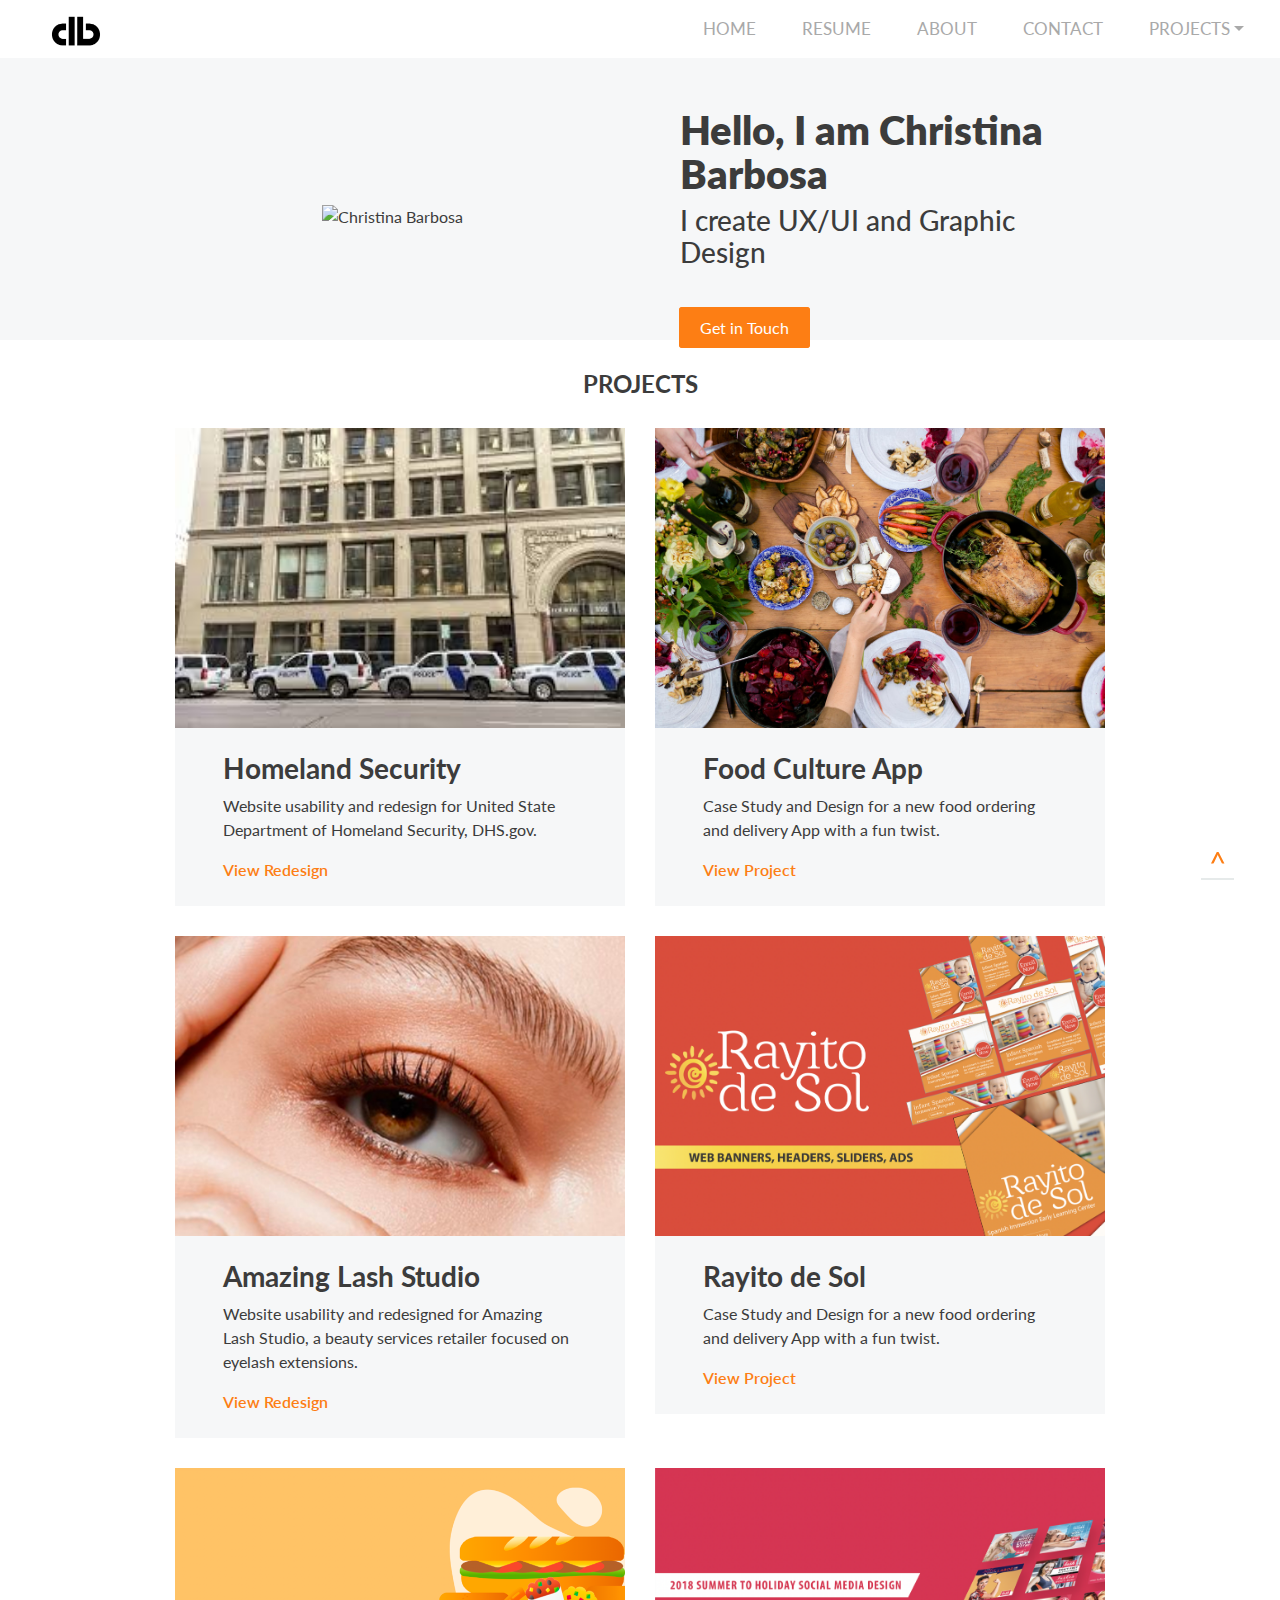
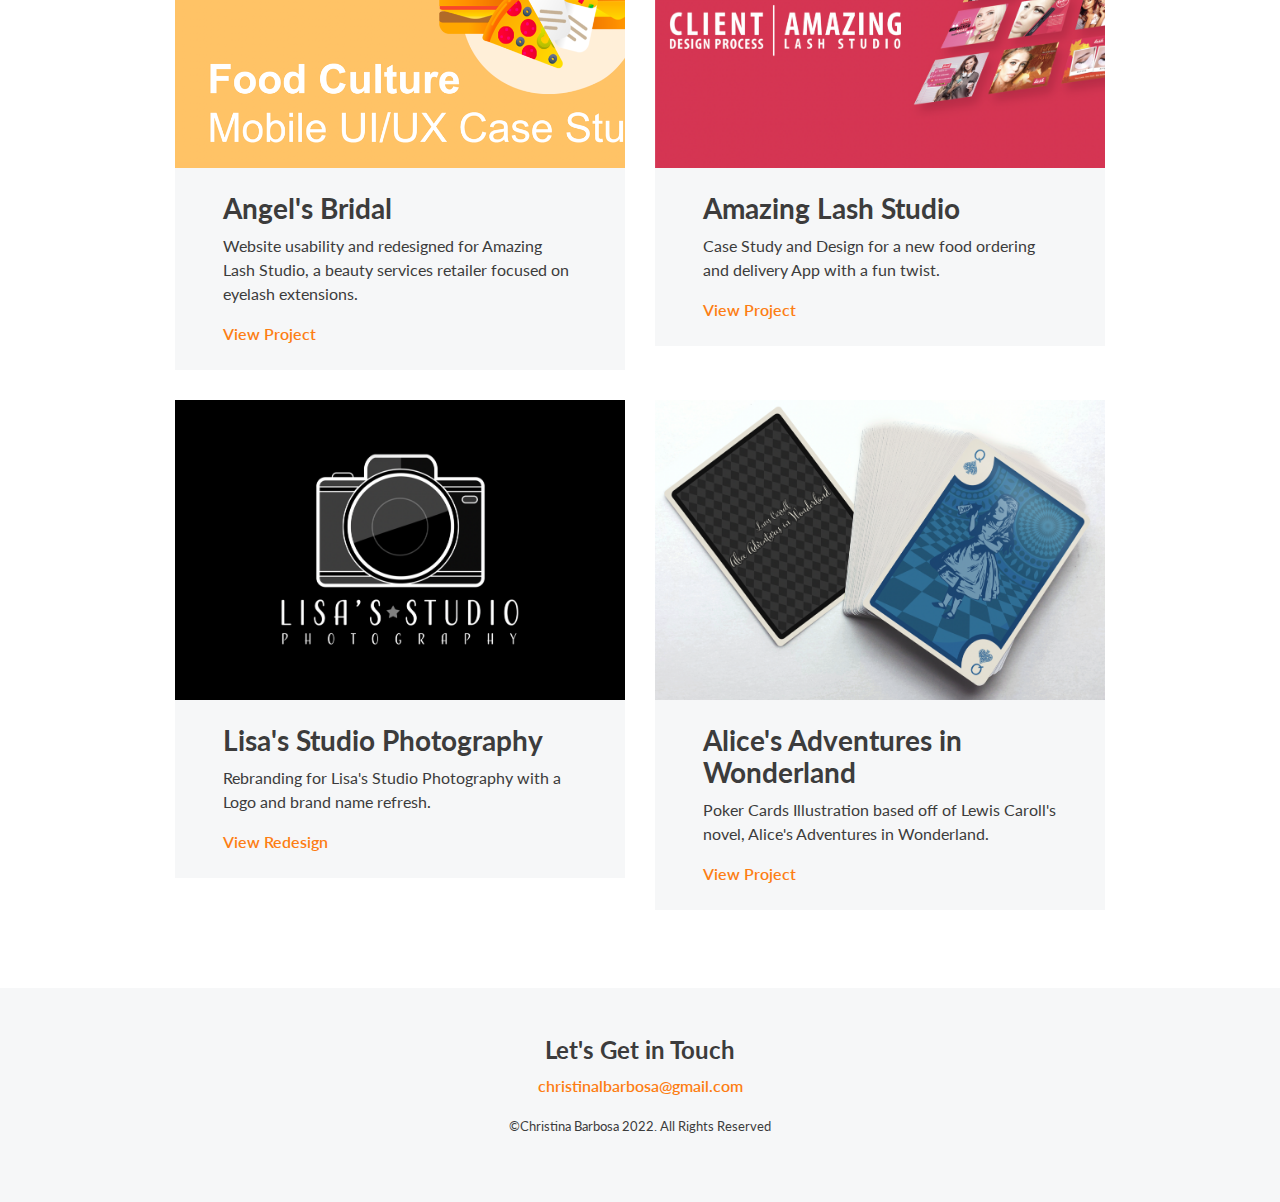
==== index.html @ 670fcc03 "Add files via upload" ====
<!DOCTYPE html>
<html lang="en">
  <head>
    <meta charset="UTF-8">
    <meta http-equiv="X-UA-Compatible" content="IE=edge">
    <meta name="viewport" content="width=device-width, initial-scale=1">
    <title>Christina Barbosa</title>
	  
<!-- Bootstrap -->
    <link href="css/bootstrap-4.4.1.css" rel="stylesheet">
    <link rel="stylesheet" type="text/css" href="css/index.css">
    <link href="https://fonts.googleapis.com/css2?family=Lato:wght@400;600;800&amp;display=swap" rel="stylesheet">
    <link rel="stylesheet" href="css/bootstrap-icons.css">

<!--Favicon-->
<link rel="icon" href="img/Logo.png">
	  
</head>

    <style>
        
        /* Image Columns */

        .col1 {
            background-image: url(img/bg1.jpeg); 
			background-position: center;
            background-repeat:no-repeat;
            background-size: cover;
           -webkit-background-size: cover;
           -moz-background-size: cover;
           -o-background-size: cover;
        }
        .col2 {
            background-image: url(img/bg2.jpeg);
			background-position: center;
            background-repeat:no-repeat;
            background-size: cover;
           -webkit-background-size: cover;
           -moz-background-size: cover;
           -o-background-size: cover;
        }
        .col3 {
            background-image: url(img/bg3.jpeg);
			background-position: center;
            background-repeat:no-repeat;
            background-size: cover;
           -webkit-background-size: cover;
           -moz-background-size: cover;
           -o-background-size: cover;
        }
		.col4 {
            background-image: url(img/bg1.png);
			background-position: left;
            background-repeat:no-repeat;
            background-size: cover;
           -webkit-background-size: cover;
           -moz-background-size: cover;
           -o-background-size: cover;
        }
		.col5 {
            background-image: url(img/bg2.png);
			background-position: left;
            background-repeat:no-repeat;
            background-size: cover;
           -webkit-background-size: cover;
           -moz-background-size: cover;
           -o-background-size: cover;
        }
		.col6 {
            background-image: url(img/bg3.png);
			background-position: left;
            background-repeat:no-repeat;
            background-size: cover;
           -webkit-background-size: cover;
           -moz-background-size: cover;
           -o-background-size: cover;
        }	
		.col7 {
            background-image: url(img/bg4.png);
			background-position: center;
            background-repeat:no-repeat;
            background-size: cover;
           -webkit-background-size: cover;
           -moz-background-size: cover;
           -o-background-size: cover;
        }
		.col8 {
            background-image: url(img/bg5.png);
			background-position: center;
            background-repeat:no-repeat;
            background-size: cover;
           -webkit-background-size: cover;
           -moz-background-size: cover;
           -o-background-size: cover;
        }			
        
        /* Image To Text On Hover */
        
        .hovtxt {
            background:#00000080;
            opacity:0;
            transition-duration:.5s;
            transition-timing-function: ease-in-out;
            height:300px;
        }
        
         .hovtxt:hover {
            opacity:1;
        }
    
    </style>

	
<!-- Responsive Navbar -->
<header class="sticky-top bkg-light-grey">

<nav class="navbar navbar-expand-lg col-xl-12 navbar-light bg-light" id="main-bar">

  <!--Logo-->
  <div class="order-0 order-md-1 position-absolute main-logo">
  <a class="mx-auto" href="index.html">
  <img src="img/Logo.png" class="nav-brand" alt="logo" height="30px" width="50px">
  </a>
  </div>
  <!--End of Logo-->
	
    <div class="d-flex flex-grow-1">

        <span class="w-100 d-lg-none d-block"><!-- hidden spacer to center brand on mobile --></span>

        <div class="w-100 text-right">

            <button class="navbar-toggler" type="button" data-toggle="collapse" data-target="#navbarSupportedContent" aria-controls="navbarSupportedContent" aria-expanded="false" aria-label="Toggle navigation">

                <span class="navbar-toggler-icon"></span>

            </button>

        </div>

    </div>

    <div class="collapse navbar-collapse flex-grow-1 text-right text-black" id="navbarSupportedContent">
        <ul class="navbar-nav ml-auto flex-nowrap">
      <li class="nav-item">
        <a class="nav-link text-uppercase" href="index.html">Home</a>
      </li>

<li class="nav-item dropdown">
<a class="nav-link text-uppercase" target="blank" href="img/ChristinaBarbosa_Resume_2022.pdf" id="navbarDropdown" role="button" aria-haspopup="true" aria-expanded="false">Resume</a>
</li>
			
<li class="nav-item dropdown">
<a class="nav-link text-uppercase" href="about.html" id="navbarDropdown" role="button" aria-haspopup="true" aria-expanded="false">About</a>
</li> 
		
<li class="nav-item dropdown">
<a class="nav-link text-uppercase" href="mailto:christinalbarbosa@gmail.com" id="navbarDropdown" role="button" aria-haspopup="true" aria-expanded="false">Contact</a>
</li> 			
			
<li class="nav-item dropdown">
<a class="nav-link dropdown-toggle text-uppercase" href="#" id="navbarDropdown" role="button" data-toggle="dropdown" aria-haspopup="true" aria-expanded="false">Projects</a>
            <div class="dropdown-menu" aria-labelledby="navbarDropdown">
              <div class="container col-xl-12">
                <div class="row col-xl-12">
                  <div class="col-md-4 col-xl-3">
                    <span class="text-uppercase text-black">UX/UI Design</span>
                    <ul class="nav flex-column">
                      <li class="nav-item">
                        <a class="nav-link" href="#">Homeland Security</a>
                      </li>
                      <li class="nav-item">
                        <a class="nav-link" href="#">Food Culture</a>
                      </li>
                      <li class="nav-item">
                        <a class="nav-link" href="#">Amazing Lash Studio</a>
                      </li>
                    </ul>
                  </div>
                  <!-- /.col-md-4  -->
                  <div class="col-md-4 offset-xl-0 col-xl-3">
                    <span class="text-uppercase text-black">Graphic Design</span>
                    <ul class="nav flex-column">
                      <li class="nav-item">
                        <a class="nav-link" href="#">Rayito De Sol</a>
                      </li>
                      <li class="nav-item">
                        <a class="nav-link" href="#">Angel's Bridal</a>
                      </li>
                      <li class="nav-item">
                        <a class="nav-link" href="#">Amazing Lash Studio</a>
                      </li>
                    </ul>
                  </div>
                  <!-- /.col-md-4  -->
                </div>
              </div>
              <!--  /.container  -->
            </div>
          </li>	
    </ul>
    </div>
	
</nav>

</header>
<!-- End of Header-->
<body>
<!--Banner-->		
	<div class="row d-flex align-items-center justify-content-center bkg-light-grey">
	<div class="container my-0 py-0 px-0" style="width: 100%">
        <div class="row d-flex align-items-center">
            <div class="col-12 order-2 col-lg-6 order-lg-1 order-xl-1 py-0 px-0">
                <p class="text-center"><img class="img-fluid" src="img/IMG_9971.png" alt="Christina Barbosa" width="90%"></p>
            </div>
            <div class="col-12 order-1 col-lg-6 order-lg-2 order-xl-2 px-4">
 <h1 class="ml-3 mr-1 mb-2 mobile-headline"><span class="d-none d-sm-inline"> Hello, I am Christina Barbosa</span></h1>
 <h2 class="ml-3 mr-1 mb-5 mobile-subhead">I create UX/UI and Graphic Design</h2>
<div class="col-12 d-inline">
  <a class="btn-primary" href="mailto:christinalbarbosa@gmail.com" target="blank">Get in Touch</a>
</div>
          </div>
        </div>
</div>
</div>	
	
<!--Text-->	
<div class="row text-center">
  <div class="col-12">
    <h3 class="font-weight-bold text-uppercase" style="padding-bottom:20px; padding-top:30px;">Projects</h3>
  </div>
</div>	
	
<!--Card Hover-->	
<div class="container">
    <div class="row">
        <div class="col-xs-12 col-sm-12 col-md-4 col-lg-6" style="padding-bottom:30px;">
          <div class="col1 p-0 my-0 ml-6">
                <div class="hovtxt p-5 text-center text-light">
					<a href="casestudy2.html" class="link-content-wrapper text-white">
					<br>
					<br>	
				    <h4><em>2022</em></h4>
                    <h2>Homeland Security Redesign</h2></a>                
              </div>
				</div>
                 <div class="py-4 px-5 bkg-light-grey">
                 <h2 class="font-weight-bold">Homeland Security</h2>
				 <p>Website usability and redesign for United State Department of Homeland Security, DHS.gov.</p>
				 <a href="casestudy2.html" class="link-primary">View Redesign</a>
            </div>            
        </div>
		
        <div class="col-xs-12 col-sm-12 col-md-4 col-lg-6" style="padding-bottom:30px;">
            <div class="col2 p-0 m-0 my-0 mr-6">
                <div class="hovtxt p-5 text-center text-light">
                    <a href="casestudy.html" class="link-content-wrapper text-white">
					<br>
					<br>	
					<h4><em>2022</em></h4>
					<h2>Food Culture Case Study</h2></a>                
                </div>
				</div>
				<div class="py-4 px-5 bkg-light-grey">
                <h2 class="font-weight-bold">Food Culture App</h2>
                <p>Case Study and Design for a new food ordering and delivery  App with a fun twist.</p>
				<a href="casestudy.html" class="link-primary">View Project</a>
            </div>            
        </div>
<!--Row Two-->		
      <div class="col-xs-12 col-sm-12 col-md-4 col-lg-6" style="padding-bottom:30px;">
            <div class="col3 p-0 m-0 my-0 ml-6">
                <div class="hovtxt p-5 text-center text-light">
                    <a href="casestudy3.html" class="link-content-wrapper text-white">
					<br>
					<br>	
					<h4><em>2022</em></h4>
					<h2>Amazing Lash Studio Redesign</h2>
                    </a>                
                </div>
				</div>
				<div class="py-4 px-5 bkg-light-grey">
                <h2 class="font-weight-bold">Amazing Lash Studio</h2>
                <p>Website usability and redesigned  for Amazing Lash Studio, a beauty services retailer focused on eyelash extensions.</p>
				<a href="casestudy.html" class="link-primary">View Redesign</a>
            </div>            
        </div>
		
      <div class="col-xs-12 col-sm-12 col-md-4 col-lg-6" style="padding-bottom:30px;">
            <div class="col4 p-0 m-0 my-0 mr-6">
                <div class="hovtxt p-5 text-center text-light">
                    <a href="casestudy4.html" class="link-content-wrapper text-white">
					<br>
					<br>	
					<h4><em>2019</em></h4>
					<h2>Rayito de Sol</h2>
                    </a>                
                </div>
				</div>
				<div class="py-4 px-5 bkg-light-grey">
                <h2 class="font-weight-bold">Rayito de Sol&nbsp;</h2>
                <p>Case Study and Design for a new food ordering and delivery  App with a fun twist.</p>
				<a href="casestudy.html" class="link-primary">View Project</a>
            </div>            
        </div>
<!--Row Three-->		
      <div class="col-xs-12 col-sm-12 col-md-4 col-lg-6" style="padding-bottom:30px;">
        <div class="col5 p-0 m-0 my-0 ml-6">
                <div class="hovtxt p-5 text-center text-light">
                    <a href="casestudy3.html" class="link-content-wrapper text-white">
					<br>
					<br>	
					<h4><em>2019</em></h4>
					<h2>Angel's Bridal</h2>
                    </a>                
            </div>
				</div>
				<div class="py-4 px-5 bkg-light-grey">
                <h2 class="font-weight-bold">Angel's Bridal</h2>
                <p>Website usability and redesigned  for Amazing Lash Studio, a beauty services retailer focused on eyelash extensions.</p>
				<a href="casestudy.html" class="link-primary">View Project</a>
        </div>            
      </div>
		
      <div class="col-xs-12 col-sm-12 col-md-4 col-lg-6" style="padding-bottom:30px;">
        <div class="col6 p-0 m-0 my-0 mr-6">
                <div class="hovtxt p-5 text-center text-light">
                    <a href="casestudy4.html" class="link-content-wrapper text-white">
					<br>
					<br>	
					<h4><em>2018</em></h4>
					<h2>Amazing Lash Studio</h2>
                    </a>                
            </div>
				</div>
				<div class="py-4 px-5 bkg-light-grey">
                <h2 class="font-weight-bold">Amazing Lash Studio</h2>
                <p>Case Study and Design for a new food ordering and delivery  App with a fun twist.</p>
				<a href="casestudy.html" class="link-primary">View Project</a>
        </div>            
      </div>
<!--Row Four-->		
      <div class="col-xs-12 col-sm-12 col-md-4 col-lg-6" style="padding-bottom:30px;">
            <div class="col7 p-0 m-0 my-0 ml-6">
                <div class="hovtxt p-5 text-center text-light">
                    <a href="casestudy3.html" class="link-content-wrapper text-white">
					<br>
					<br>	
					<h4><em>2018</em></h4>
					<h2>Lisa's Studio Rebranding</h2>
                    </a>                
                </div>
		</div>
				<div class="py-4 px-5 bkg-light-grey">
                <h2 class="font-weight-bold">Lisa's Studio Photography</h2>
                <p>Rebranding for Lisa's Studio Photography with a Logo and brand name refresh.</p>
				<a href="casestudy.html" class="link-primary">View Redesign</a>
        </div>            
      </div>
		
      <div class="col-xs-12 col-sm-12 col-md-4 col-lg-6" style="padding-bottom:30px;">
            <div class="col8 p-0 m-0 my-0 mr-6">
                <div class="hovtxt p-5 text-center text-light">
                    <a href="casestudy4.html" class="link-content-wrapper text-white">
					<br>
					<br>	
					<h4><em>2018</em></h4>
					<h2>Alice Adventures in Wonderland</h2>
                    </a>                
                </div>
		</div>
				<div class="py-4 px-5 bkg-light-grey">
                <h2 class="font-weight-bold">Alice's Adventures in Wonderland</h2>
                <p>Poker Cards Illustration based off of Lewis Caroll's novel, Alice's Adventures in Wonderland.</p>
				<a href="casestudy.html" class="link-primary">View Project</a>
        </div>            
      </div>			
<!--Row End-->		
  </div>
</div>    	
	

 <!--Connect-->
    <div class="container-fluid">
        <div class="row bkg-light-grey text-center py-5 my-5">
            <div class="col-12">
              <h3 class="font-weight-bold">Let's Get in Touch</h3>
              <p> <a class="link-primary" target="blank" href="mailto:christinalbarbosa@gmail.com">christinalbarbosa@gmail.com</a> </p>
              <p class="small">©Christina Barbosa 2022. All Rights Reserved</p>
          </div>
        </div>
        <!--Back to Top-->
        <div class="row fixed-bottom my-3">
            <div class="col-1 offset-10 offset-sm-11 offset-md-11 offset-lg-11 offset-xl-11">
                <a href="#top" class="scroll text-right" title="Click arrow to return on the top page">
                    <p class="scroll-arrow text-center mb-1 py-1 px-2">^</p>
                </a>
            </div>
        </div>
    </div>
	
    <!-- jQuery (necessary for Bootstrap's JavaScript plugins) -->
    <script src="js/jquery-3.4.1.min.js"></script>
    <!-- Include all compiled plugins (below), or include individual files as needed -->
    <script src="js/popper.min.js"></script>
    <script src="js/bootstrap-4.4.1.js"></script>
</body>
</html>
---- css/index.css ----
/* Styling for double navbar */
	html,body,header{
	height: 12vh;
	font-family: 'Lato', sans-serif;
    color: #3c3c3c;
    font-weight: 400;
	scroll-behavior: smooth;
	}

@media (max-width: 991px) {
     .container {
      max-width: 98%;
    }
}

@media (min-width: 768px) {
}

.main-logo {
  left: 0%;
  top: 28%;
  margin-left: 4% !important;
}

.nav-link {
	 color: darkgray!important;
	 font-size: 17px;
	 transition: .5s ease-in-out;
}

.navbar-nav li a:hover{
	color: black !important;
}

.fixed-top{
	padding: 20px 0 20px 8px;
}

@media screen  and (max-width:767px){
	.navbar-light{
		background-color: white !important;
	}
}

#main-bar{
	position: absolute;
	width: 100%;
	position: fixed;
	z-index: 1;
	background-color:white !important;
}

#main-bar .nav-item{
	margin-left: 10px;
	font-size: 17px;
}

/* adds some margin below the link sets  */
.navbar .dropdown-menu div[class*="col"] {
   margin-bottom:1rem;
}

.navbar .dropdown-menu {
  border:none;
  background-color:white !important;
}

/* breakpoint and up - mega dropdown styles */
@media screen and (min-width: 1000px) {
  
  /* remove the padding from the navbar so the dropdown hover state is not broken */
.navbar {
  padding-top:0px;
  padding-bottom:0px;
}

/* remove the padding from the nav-item and add some margin to give some breathing room on hovers */
.navbar .nav-item {
  padding:.5rem .5rem;
  margin:0 .25rem;
}

/* prevent navbar shift */
.navbar {        
    margin-right: auto;    
    margin-left: auto;    
    max-width: 100%;    
    min-width: 1000px;
}

/* makes the dropdown full width  */
.navbar .dropdown {position:static;}

.navbar .dropdown-menu {
  width:100%;
  left:0;
  right:0;
/*  height of nav-item  */
  top:45px;
  
  display:block;
  visibility: hidden;
  opacity: 0;
  transition: visibility 0s, opacity 0.3s linear;
  
}

  
  /* shows the dropdown menu on hover */
.navbar .dropdown:hover .dropdown-menu, .navbar .dropdown .dropdown-menu:hover {
  display:block;
  visibility: visible;
  opacity: 1;
  transition: visibility 0s, opacity 0.3s linear;
}
  
 .navbar .dropdown-menu {
    border: 1px solid rgba(0,0,0,.15);
    background-color: #fff;
  }

}

/*Typography*/
h1 {
    font-family: 'Lato', sans-serif;
    font-weight: 800;
    font-size: 40px;
    line-height: 44px;
    margin-bottom: 15px;
}

h2 {
    font-size: 28px;
    line-height: 32px;
    margin-bottom: 10px;
}

h3 {
    font-size: 24px;
    line-height: 28px;
    margin-bottom: 10px;
}

h4 {
    font-size: 20px;
    line-height: 24px;
    margin-bottom: 10px;
}

h5 {
    font-size: 18px;
    line-height: 22px;
    margin-bottom: 10px;
}

p {
    font-size: 16px;
    line-height: 24px;
}

li {
    margin-bottom: 5px;
}

a {
    text-decoration: none;
}

.label {
    font-size: 14px;
    line-height: 18px;
}

/*Text Colors*/
.primary {
    color: #fd7e14;
}

.secondary {
    color: #25246e;
}

.accent {
    color: #62cedb;
}

.mme {
    color: #a34074;
}

.learn {
    color: #0073B2;
}

.camp {
    color: #eb5a00;
}

.dark-grey {
    color: #3c3c3c;
}

.light {
    color: #ffffff;
}

.light-grey {
    color: #f6f7f8;
}

.medium-grey {
    color: #e6eaea;
}

.dark-grey {
    color: #3c3c3c;
}

/*Background Colors*/
.bkg-primary {
    background-color: #fd7e14;
}

.bkg-primary-light {
    background-color: #fce7f0;
}

.bkg-secondary {
    background-color: #25246e;
}

.bkg-secondary-light {
    background-color: #e9e9f1;
}

.bkg-accent {
    background-color: #62cedb;
}

.bkg-mme {
    background-color: #a34074;
}

.bkg-learn {
    background-color: #0073B2;
}

.bkg-camp {
    background-color: #eb5a00;
}

.bkg-accent-light {
    background-color: #e0f5f8;
}

.bkg-light {
    background-color: #ffffff;
}

.bkg-light-grey {
    background-color: #f6f7f8;
}

.bkg-medium-grey {
    background-color: #e6eaea;
}

.bkg-dark-grey {
    background-color: #3c3c3c;
}


/* Hero Text BKg */
.bkg-hero {
    margin-top: 150px;
    margin-bottom: 150px;
    background-color: rgba(246, 247, 248, 0.5);
}

/*Border*/
.border-bottom-primary {
    border-bottom: 20px solid #fd7e14;
}

/*Solid Buttons*/

.btn-primary {
    background-color: #fd7e14;
    border: 1px solid #fd7e14;
    border-radius: 3px;
    color: #ffffff;
    text-decoration: none;
    padding: 10px 20px;
    margin: 18px 0;
}
.btn-primary:active {
    background: none;
    outline: none;
}
.btn-primary:visited {
    background-color: #fd7e14;
        border: 1px solid #fd7e14;
        border-radius: 3px;
        color: #ffffff;
        text-decoration: underline;
        padding: 10px 20px;
        margin: 18px 0;
}
.btn-primary:focus-visible {
    background-color: #fd7e14;
    border: 1px solid #fd7e14;
    border-radius: 3px;
    color: #ffffff;
    text-decoration: underline;
    padding: 10px 20px;
    margin: 18px 0;
}
.btn-primary:focus{
    background-color: #fd7e14;
    border: 1px solid #fd7e14;
    border-radius: 3px;
    color: #ffffff;
    text-decoration: underline;
    padding: 10px 20px;
    margin: 18px 0;
}
.btn-primary:focus-within {
    background-color: #fd7e14;
    border: 1px solid #fd7e14;
    border-radius: 3px;
    color: #ffffff;
    text-decoration: underline;
    padding: 10px 20px;
    margin: 18px 0;
}

.btn-primary:hover {
    background-color: #ffffff;
    border: 2px solid #fd7e14;
    border-radius: 3px;
    color: #fd7e14;
    font-weight: 600;
    text-decoration: none;
    padding: 10px 20px;
    margin: 18px 0;
}


.btn-secondary {
    background-color: #25246e;
    border-radius: 3px;
    color: #ffffff;
    text-decoration: none;
    padding: 10px 20px;
    margin: 18px 0;
}

.btn-secondary:hover {
    background-color: #ffffff;
    border: 2px solid #25246e;
    border-radius: 3px;
    color: #25246e;
    font-weight: 600;
    text-decoration: none;
    padding: 10px 20px;
    margin: 18px 0;
}

.btn-dark-grey {
    background-color: #363636;
    border-radius: 3px;
    color: #ffffff;
    text-decoration: none;
    padding: 10px 20px;
    margin: 18px 0;
}

.btn-dark-grey:hover {
    background-color: #ffffff;
    border: 2px solid #363636;
    border-radius: 3px;
    color: #363636;
    font-weight: 600;
    text-decoration: none;
    padding: 10px 20px;
    margin: 18px 0;
}

/*Outlined Buttons*/
.btn-primary-outline {
    background-color: #ffffff;
    border: 2px solid #fd7e14;
    border-radius: 3px;
    color: #fd7e14;
    font-weight: 600;
    text-decoration: none;
    padding: 10px 20px;
    margin: 18px 0;
}

.btn-primary-outline:hover {
    background-color: #fd7e14;
    border-radius: 3px;
    color: #ffffff;
    text-decoration: none;
    padding: 10px 20px;
    margin: 18px 0;
}

.btn-secondary-outline {
    background-color: #ffffff;
    border: 2px solid #25246e;
    border-radius: 3px;
    color: #25246e;
    font-weight: 600;
    text-decoration: none;
    padding: 10px 20px;
    margin: 18px 0;
}

.btn-secondary-outline:hover {
    background-color: #25246e;
    border-radius: 3px;
    color: #ffffff;
    text-decoration: none;
    padding: 10px 20px;
    margin: 18px 0;
}

.btn-dark-grey-outline {
    background-color: #ffffff;
    border: 2px solid #363636;
    border-radius: 3px;
    color: #363636;
    font-weight: 600;
    text-decoration: none;
    padding: 10px 20px;
    margin: 18px 0;
}

.btn-dark-grey-outline:hover {
    background-color: #363636;
    border-radius: 3px;
    color: #ffffff;
    text-decoration: none;
    padding: 10px 20px;
    margin: 18px 0;
}

button {
    color: #ffffff !important;
    font-weight: 400;
    text-decoration: underline !important;
}

button:hover {
    color: #ffffff !important;
    font-weight: 600;
    text-decoration: none !important;
}


/*Links*/
.link-primary {
    color: #fd7e14;
    font-weight: 600;
    text-decoration: none;
}

.link-primary:hover {
    color: #fd7e14;
    font-weight: 400;
    text-decoration: none;
}

.link-secondary {
    color: #3c3c3c;
    font-weight: 600;
    text-decoration: none !important;
}

.link-secondary:hover {
    color: #3c3c3c;
    font-weight: 400;
}

.link-light {
    color: #ffffff;
    font-weight: 600;
    text-decoration: none;
}

.link-light:hover {
    color: #ffffff;
    font-weight: 400;
    text-decoration: underline;
}


.link-dark-grey {
    color: #363636;
    font-weight: 600;
    text-decoration: none;
}

.link-dark-grey:hover {
    color: #363636;
    font-weight: 400;
    text-decoration: none;
}

.link-content-wrapper {
    color: #363636;
    text-decoration: none;
}

.link-content-wrapper:hover {
    color: #363636;
    text-decoration: none;
}

.copyright {
    text-align: right;
    font-size: 12px;
    margin: 5px;
}

/*Accordion*/
#accordion {
    min-width: 100%;
    border: 1px solid #ffffff !important;
}

.card {
    min-width: 100%;
    border: 1px solid #ffffff !important;
}

.card-header {
    border: 1px solid #ffffff !important;
}


/*Scroll Effects*/
.hover-item {
    transition: 0.3s;
}

.hover-item:hover {
    transform: translate(0, -10px);
}

#more {
    display: none;
}

/*Top Button*/
.scroll-top {
    display: none;
}

.scroll-arrow {
    display: inline-block;
    color: #fd7e14;
    font-size: 30px;
    text-align: right;
    background-color: #ffffff;
    border-bottom: 2px solid #e6eaea;
}

.scroll-arrow:hover {
    transform: scale(1.2);
    transition: .3s ease-in-out;
}
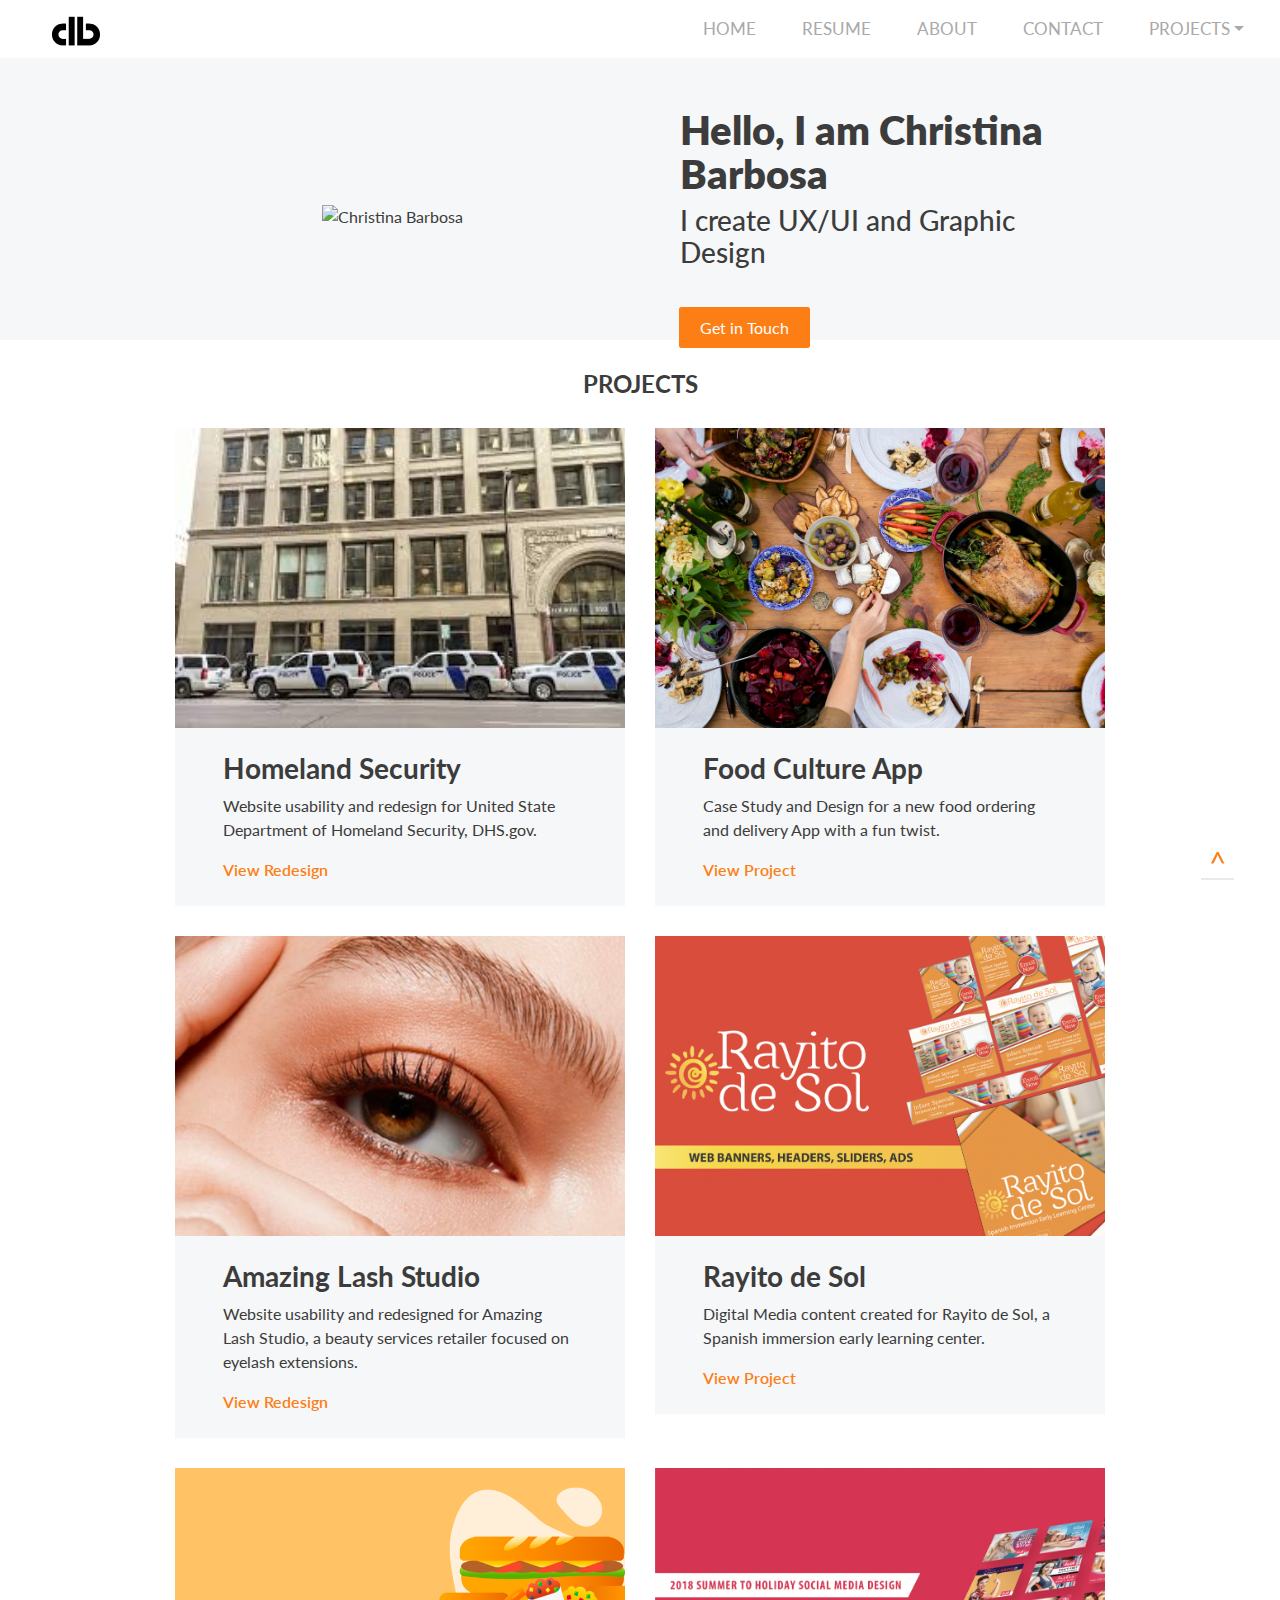
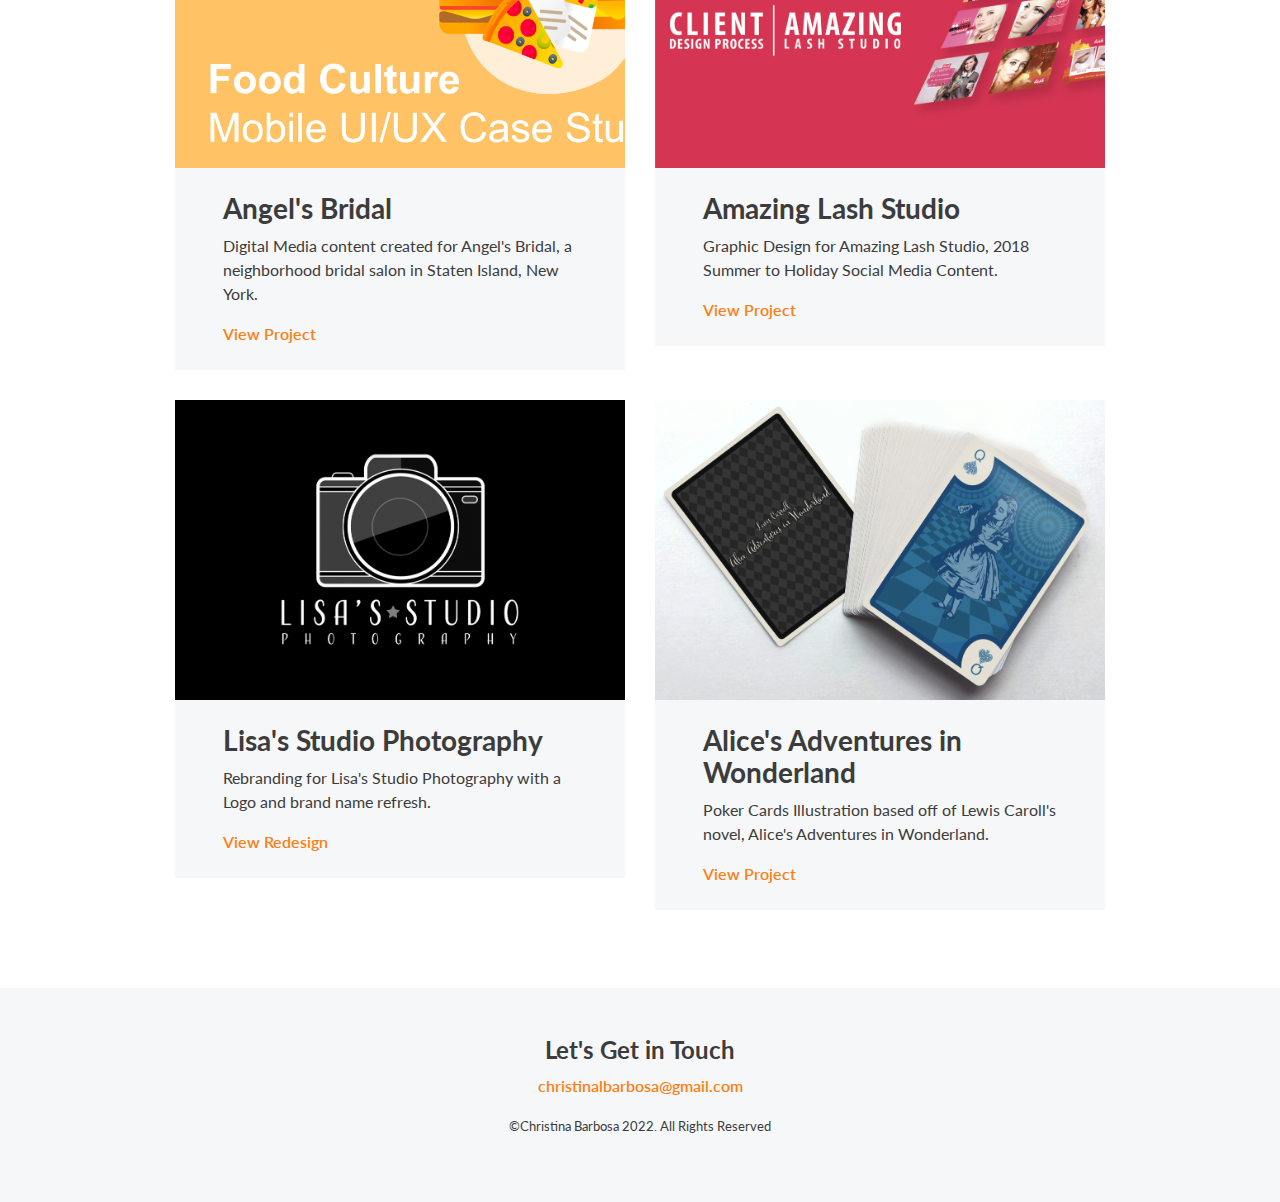
==== commit e72abeab: "Add files via upload" ====
--- a/index.html
+++ b/index.html
@@ -167,13 +167,13 @@
                     <span class="text-uppercase text-black">UX/UI Design</span>
                     <ul class="nav flex-column">
                       <li class="nav-item">
-                        <a class="nav-link" href="#">Homeland Security</a>
-                      </li>
-                      <li class="nav-item">
-                        <a class="nav-link" href="#">Food Culture</a>
-                      </li>
-                      <li class="nav-item">
-                        <a class="nav-link" href="#">Amazing Lash Studio</a>
+                        <a class="nav-link" href="casestudy2.html">Homeland Security</a>
+                      </li>
+                      <li class="nav-item">
+                        <a class="nav-link" href="casestudy.html">Food Culture</a>
+                      </li>
+                      <li class="nav-item">
+                        <a class="nav-link" href="casestudy3.html">Amazing Lash Studio</a>
                       </li>
                     </ul>
                   </div>
@@ -182,13 +182,13 @@
                     <span class="text-uppercase text-black">Graphic Design</span>
                     <ul class="nav flex-column">
                       <li class="nav-item">
-                        <a class="nav-link" href="#">Rayito De Sol</a>
-                      </li>
-                      <li class="nav-item">
-                        <a class="nav-link" href="#">Angel's Bridal</a>
-                      </li>
-                      <li class="nav-item">
-                        <a class="nav-link" href="#">Amazing Lash Studio</a>
+                        <a class="nav-link" href="graphicdesign.html">Rayito De Sol</a>
+                      </li>
+                      <li class="nav-item">
+                        <a class="nav-link" href="graphicdesign2.html">Angel's Bridal</a>
+                      </li>
+                      <li class="nav-item">
+                        <a class="nav-link" href="graphicdesign3.html">Amazing Lash Studio</a>
                       </li>
                     </ul>
                   </div>
@@ -281,15 +281,15 @@
 				</div>
 				<div class="py-4 px-5 bkg-light-grey">
                 <h2 class="font-weight-bold">Amazing Lash Studio</h2>
-                <p>Website usability and redesigned  for Amazing Lash Studio, a beauty services retailer focused on eyelash extensions.</p>
-				<a href="casestudy.html" class="link-primary">View Redesign</a>
+                <p>Website usability and redesigned for Amazing Lash Studio, a beauty services retailer focused on eyelash extensions.</p>
+				<a href="casestudy3.html" class="link-primary">View Redesign</a>
             </div>            
         </div>
 		
       <div class="col-xs-12 col-sm-12 col-md-4 col-lg-6" style="padding-bottom:30px;">
             <div class="col4 p-0 m-0 my-0 mr-6">
                 <div class="hovtxt p-5 text-center text-light">
-                    <a href="casestudy4.html" class="link-content-wrapper text-white">
+                    <a href="graphicdesign.html" class="link-content-wrapper text-white">
 					<br>
 					<br>	
 					<h4><em>2019</em></h4>
@@ -298,16 +298,16 @@
                 </div>
 				</div>
 				<div class="py-4 px-5 bkg-light-grey">
-                <h2 class="font-weight-bold">Rayito de Sol&nbsp;</h2>
-                <p>Case Study and Design for a new food ordering and delivery  App with a fun twist.</p>
-				<a href="casestudy.html" class="link-primary">View Project</a>
+                <h2 class="font-weight-bold">Rayito de Sol</h2>
+                <p>Digital Media content created for Rayito de Sol, a Spanish immersion early learning center.</p>
+				<a href="graphicdesign.html" class="link-primary">View Project</a>
             </div>            
         </div>
 <!--Row Three-->		
       <div class="col-xs-12 col-sm-12 col-md-4 col-lg-6" style="padding-bottom:30px;">
         <div class="col5 p-0 m-0 my-0 ml-6">
                 <div class="hovtxt p-5 text-center text-light">
-                    <a href="casestudy3.html" class="link-content-wrapper text-white">
+                    <a href="graphicdesign2.html" class="link-content-wrapper text-white">
 					<br>
 					<br>	
 					<h4><em>2019</em></h4>
@@ -317,15 +317,15 @@
 				</div>
 				<div class="py-4 px-5 bkg-light-grey">
                 <h2 class="font-weight-bold">Angel's Bridal</h2>
-                <p>Website usability and redesigned  for Amazing Lash Studio, a beauty services retailer focused on eyelash extensions.</p>
-				<a href="casestudy.html" class="link-primary">View Project</a>
+                <p>Digital Media content created for Angel's Bridal, a neighborhood bridal salon in Staten Island, New York.</p>
+				<a href="graphicdesign2.html" class="link-primary">View Project</a>
         </div>            
       </div>
 		
       <div class="col-xs-12 col-sm-12 col-md-4 col-lg-6" style="padding-bottom:30px;">
         <div class="col6 p-0 m-0 my-0 mr-6">
                 <div class="hovtxt p-5 text-center text-light">
-                    <a href="casestudy4.html" class="link-content-wrapper text-white">
+                    <a href="graphicdesign3.html" class="link-content-wrapper text-white">
 					<br>
 					<br>	
 					<h4><em>2018</em></h4>
@@ -335,15 +335,15 @@
 				</div>
 				<div class="py-4 px-5 bkg-light-grey">
                 <h2 class="font-weight-bold">Amazing Lash Studio</h2>
-                <p>Case Study and Design for a new food ordering and delivery  App with a fun twist.</p>
-				<a href="casestudy.html" class="link-primary">View Project</a>
+                <p>Graphic Design for Amazing Lash Studio, 2018 Summer to Holiday Social Media Content.</p>
+				<a href="graphicdesign3.html" class="link-primary">View Project</a>
         </div>            
       </div>
 <!--Row Four-->		
       <div class="col-xs-12 col-sm-12 col-md-4 col-lg-6" style="padding-bottom:30px;">
             <div class="col7 p-0 m-0 my-0 ml-6">
                 <div class="hovtxt p-5 text-center text-light">
-                    <a href="casestudy3.html" class="link-content-wrapper text-white">
+                    <a href="graphicdesign4.html" class="link-content-wrapper text-white">
 					<br>
 					<br>	
 					<h4><em>2018</em></h4>
@@ -354,14 +354,14 @@
 				<div class="py-4 px-5 bkg-light-grey">
                 <h2 class="font-weight-bold">Lisa's Studio Photography</h2>
                 <p>Rebranding for Lisa's Studio Photography with a Logo and brand name refresh.</p>
-				<a href="casestudy.html" class="link-primary">View Redesign</a>
+				<a href="graphicdesign4.html" class="link-primary">View Redesign</a>
         </div>            
       </div>
 		
       <div class="col-xs-12 col-sm-12 col-md-4 col-lg-6" style="padding-bottom:30px;">
             <div class="col8 p-0 m-0 my-0 mr-6">
                 <div class="hovtxt p-5 text-center text-light">
-                    <a href="casestudy4.html" class="link-content-wrapper text-white">
+                    <a href="graphicdesign5.html" class="link-content-wrapper text-white">
 					<br>
 					<br>	
 					<h4><em>2018</em></h4>
@@ -372,7 +372,7 @@
 				<div class="py-4 px-5 bkg-light-grey">
                 <h2 class="font-weight-bold">Alice's Adventures in Wonderland</h2>
                 <p>Poker Cards Illustration based off of Lewis Caroll's novel, Alice's Adventures in Wonderland.</p>
-				<a href="casestudy.html" class="link-primary">View Project</a>
+				<a href="graphicdesign5.html" class="link-primary">View Project</a>
         </div>            
       </div>			
 <!--Row End-->		
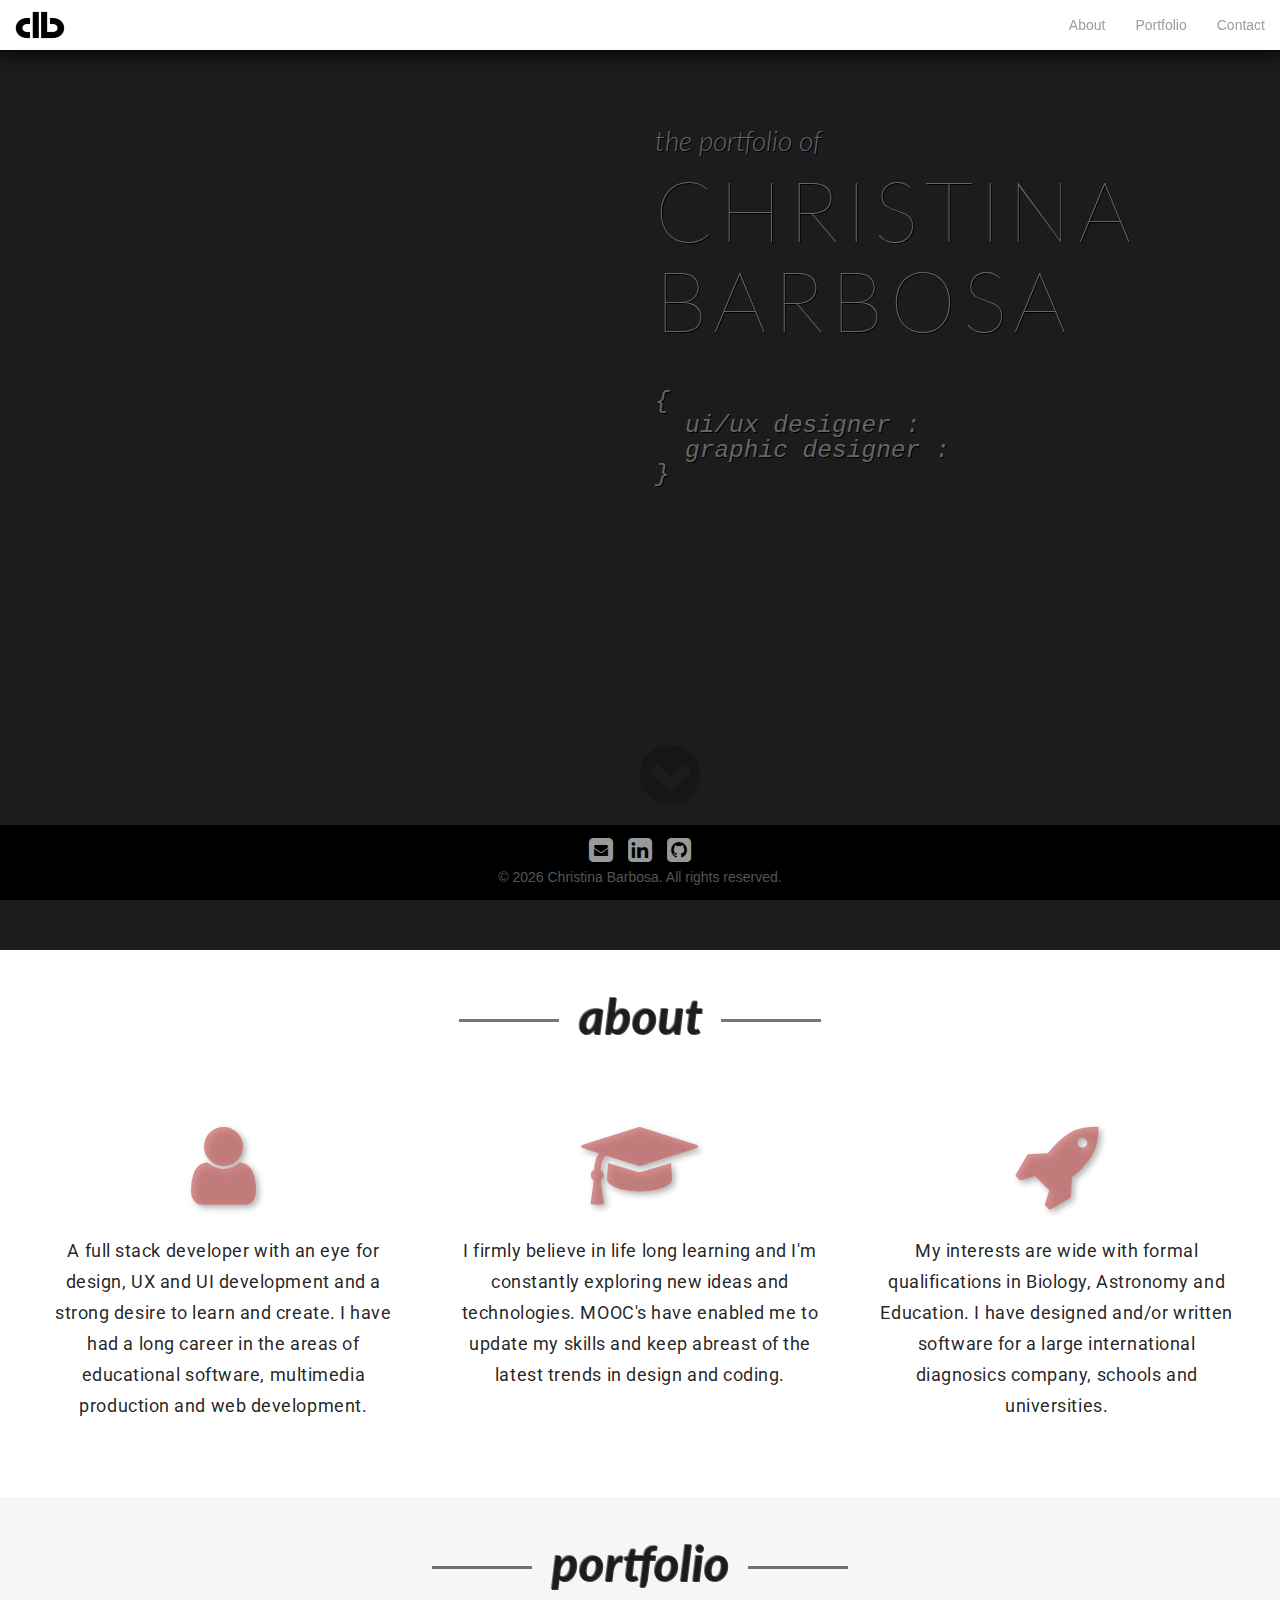
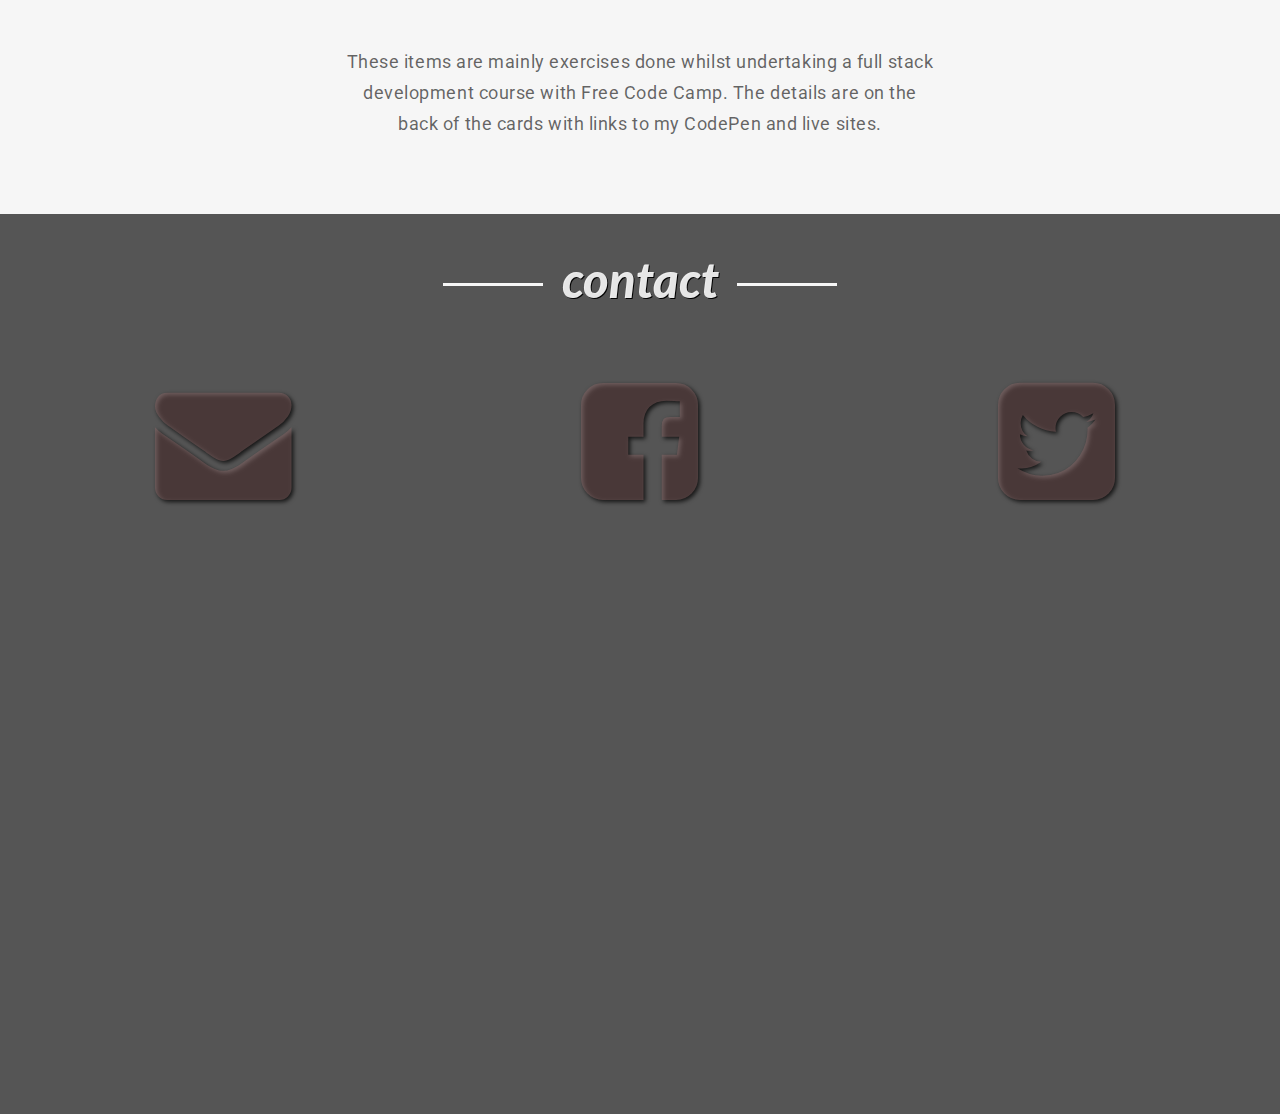
==== commit 9ea6d5aa: "Add files via upload" ====
--- a/index.html
+++ b/index.html
@@ -1,408 +1,269 @@
 <!DOCTYPE html>
 <html lang="en">
-  <head>
-    <meta charset="UTF-8">
-    <meta http-equiv="X-UA-Compatible" content="IE=edge">
+
+<head>
+    <meta charset="utf-8">
     <meta name="viewport" content="width=device-width, initial-scale=1">
-    <title>Christina Barbosa</title>
-	  
-<!-- Bootstrap -->
-    <link href="css/bootstrap-4.4.1.css" rel="stylesheet">
-    <link rel="stylesheet" type="text/css" href="css/index.css">
-    <link href="https://fonts.googleapis.com/css2?family=Lato:wght@400;600;800&amp;display=swap" rel="stylesheet">
-    <link rel="stylesheet" href="css/bootstrap-icons.css">
-
-<!--Favicon-->
-<link rel="icon" href="img/Logo.png">
-	  
+    <link href='https://fonts.googleapis.com/css?family=Open+Sans:300,400,700' rel='stylesheet' type='text/css'>
+    <link href='https://fonts.googleapis.com/css?family=Roboto:100,300,400,500,700,900' rel='stylesheet' type='text/css'>
+    <link href='https://fonts.googleapis.com/css?family=Lato:100,300italic,400,700,900' rel='stylesheet' type='text/css'>
+    <link rel="stylesheet" href="https://cdnjs.cloudflare.com/ajax/libs/font-awesome/4.6.2/css/font-awesome.min.css">
+    <link rel="stylesheet" href="http://cdnjs.cloudflare.com/ajax/libs/animate.css/3.5.1/animate.min.css">
+
+    <!-- Latest compiled and minified Bootstrap CSS -->
+    <link rel="stylesheet" href="https://maxcdn.bootstrapcdn.com/bootstrap/3.3.6/css/bootstrap.min.css">
+
+    <!-- app's own CSS -->
+    <link href="css/style.css" rel="stylesheet" />
+
+    <title>Christina Barbosa Portfolio</title>
+	
+	<!--Favicon-->
+<link rel="icon" href="../Portfolio/img/Logo.png">
+
 </head>
 
-    <style>
-        
-        /* Image Columns */
-
-        .col1 {
-            background-image: url(img/bg1.jpeg); 
-			background-position: center;
-            background-repeat:no-repeat;
-            background-size: cover;
-           -webkit-background-size: cover;
-           -moz-background-size: cover;
-           -o-background-size: cover;
-        }
-        .col2 {
-            background-image: url(img/bg2.jpeg);
-			background-position: center;
-            background-repeat:no-repeat;
-            background-size: cover;
-           -webkit-background-size: cover;
-           -moz-background-size: cover;
-           -o-background-size: cover;
-        }
-        .col3 {
-            background-image: url(img/bg3.jpeg);
-			background-position: center;
-            background-repeat:no-repeat;
-            background-size: cover;
-           -webkit-background-size: cover;
-           -moz-background-size: cover;
-           -o-background-size: cover;
-        }
-		.col4 {
-            background-image: url(img/bg1.png);
-			background-position: left;
-            background-repeat:no-repeat;
-            background-size: cover;
-           -webkit-background-size: cover;
-           -moz-background-size: cover;
-           -o-background-size: cover;
-        }
-		.col5 {
-            background-image: url(img/bg2.png);
-			background-position: left;
-            background-repeat:no-repeat;
-            background-size: cover;
-           -webkit-background-size: cover;
-           -moz-background-size: cover;
-           -o-background-size: cover;
-        }
-		.col6 {
-            background-image: url(img/bg3.png);
-			background-position: left;
-            background-repeat:no-repeat;
-            background-size: cover;
-           -webkit-background-size: cover;
-           -moz-background-size: cover;
-           -o-background-size: cover;
-        }	
-		.col7 {
-            background-image: url(img/bg4.png);
-			background-position: center;
-            background-repeat:no-repeat;
-            background-size: cover;
-           -webkit-background-size: cover;
-           -moz-background-size: cover;
-           -o-background-size: cover;
-        }
-		.col8 {
-            background-image: url(img/bg5.png);
-			background-position: center;
-            background-repeat:no-repeat;
-            background-size: cover;
-           -webkit-background-size: cover;
-           -moz-background-size: cover;
-           -o-background-size: cover;
-        }			
-        
-        /* Image To Text On Hover */
-        
-        .hovtxt {
-            background:#00000080;
-            opacity:0;
-            transition-duration:.5s;
-            transition-timing-function: ease-in-out;
-            height:300px;
-        }
-        
-         .hovtxt:hover {
-            opacity:1;
-        }
-    
-    </style>
-
-	
-<!-- Responsive Navbar -->
+	<!-- Responsive Navbar -->
+<body data-spy="scroll" data-target=".navbar" data-offset="50">
 <header class="sticky-top bkg-light-grey">
-
-<nav class="navbar navbar-expand-lg col-xl-12 navbar-light bg-light" id="main-bar">
-
-  <!--Logo-->
+    <nav id="nav-bar" class="navbar navbar-inverse navbar-expand-lg col-xl-12 navbar-light bg-light navbar-fixed-top">
+        <div class="container-fluid">
+            <!-- Brand and toggle get grouped for better mobile display -->
+            <div class="navbar-header">
+                <button type="button" class="navbar-toggle collapsed" data-toggle="collapse" data-target="#navbar-collapse-1" aria-expanded="false">
+                    <span class="sr-only">Toggle navigation</span>
+                    <span class="icon-bar"></span>
+                    <span class="icon-bar"></span>
+                    <span class="icon-bar"></span>
+                </button>
+				  <!--Logo-->
   <div class="order-0 order-md-1 position-absolute main-logo">
   <a class="mx-auto" href="index.html">
-  <img src="img/Logo.png" class="nav-brand" alt="logo" height="30px" width="50px">
+  <img src="img/Logo.png" class="nav-brand" alt="logo" height="50px" width="50px">
   </a>
   </div>
   <!--End of Logo-->
-	
-    <div class="d-flex flex-grow-1">
-
-        <span class="w-100 d-lg-none d-block"><!-- hidden spacer to center brand on mobile --></span>
-
-        <div class="w-100 text-right">
-
-            <button class="navbar-toggler" type="button" data-toggle="collapse" data-target="#navbarSupportedContent" aria-controls="navbarSupportedContent" aria-expanded="false" aria-label="Toggle navigation">
-
-                <span class="navbar-toggler-icon"></span>
-
-            </button>
-
-        </div>
-
-    </div>
-
-    <div class="collapse navbar-collapse flex-grow-1 text-right text-black" id="navbarSupportedContent">
-        <ul class="navbar-nav ml-auto flex-nowrap">
-      <li class="nav-item">
-        <a class="nav-link text-uppercase" href="index.html">Home</a>
-      </li>
-
-<li class="nav-item dropdown">
-<a class="nav-link text-uppercase" target="blank" href="img/ChristinaBarbosa_Resume_2022.pdf" id="navbarDropdown" role="button" aria-haspopup="true" aria-expanded="false">Resume</a>
-</li>
-			
-<li class="nav-item dropdown">
-<a class="nav-link text-uppercase" href="about.html" id="navbarDropdown" role="button" aria-haspopup="true" aria-expanded="false">About</a>
-</li> 
-		
-<li class="nav-item dropdown">
-<a class="nav-link text-uppercase" href="mailto:christinalbarbosa@gmail.com" id="navbarDropdown" role="button" aria-haspopup="true" aria-expanded="false">Contact</a>
-</li> 			
-			
-<li class="nav-item dropdown">
-<a class="nav-link dropdown-toggle text-uppercase" href="#" id="navbarDropdown" role="button" data-toggle="dropdown" aria-haspopup="true" aria-expanded="false">Projects</a>
-            <div class="dropdown-menu" aria-labelledby="navbarDropdown">
-              <div class="container col-xl-12">
-                <div class="row col-xl-12">
-                  <div class="col-md-4 col-xl-3">
-                    <span class="text-uppercase text-black">UX/UI Design</span>
-                    <ul class="nav flex-column">
-                      <li class="nav-item">
-                        <a class="nav-link" href="casestudy2.html">Homeland Security</a>
-                      </li>
-                      <li class="nav-item">
-                        <a class="nav-link" href="casestudy.html">Food Culture</a>
-                      </li>
-                      <li class="nav-item">
-                        <a class="nav-link" href="casestudy3.html">Amazing Lash Studio</a>
-                      </li>
-                    </ul>
-                  </div>
-                  <!-- /.col-md-4  -->
-                  <div class="col-md-4 offset-xl-0 col-xl-3">
-                    <span class="text-uppercase text-black">Graphic Design</span>
-                    <ul class="nav flex-column">
-                      <li class="nav-item">
-                        <a class="nav-link" href="graphicdesign.html">Rayito De Sol</a>
-                      </li>
-                      <li class="nav-item">
-                        <a class="nav-link" href="graphicdesign2.html">Angel's Bridal</a>
-                      </li>
-                      <li class="nav-item">
-                        <a class="nav-link" href="graphicdesign3.html">Amazing Lash Studio</a>
-                      </li>
-                    </ul>
-                  </div>
-                  <!-- /.col-md-4  -->
-                </div>
-              </div>
-              <!--  /.container  -->
-            </div>
-          </li>	
-    </ul>
-    </div>
-	
-</nav>
-
+            </div>
+
+            <!-- Collect the nav links, forms, and other content for toggling -->
+            <div class="collapse navbar-collapse" id="navbar-collapse-1">
+                <ul class="nav navbar-nav navbar-right">
+                    <li><a href="#about">About</a></li>
+                    <li><a href="#portfolio">Portfolio</a></li>
+                    <li><a href="#contact">Contact</a></li>
+                </ul>
+
+            </div>
+            <!-- /.navbar-collapse -->
+        </div>
+        <!-- /.container-fluid -->
+    </nav>
 </header>
-<!-- End of Header-->
-<body>
-<!--Banner-->		
-	<div class="row d-flex align-items-center justify-content-center bkg-light-grey">
-	<div class="container my-0 py-0 px-0" style="width: 100%">
-        <div class="row d-flex align-items-center">
-            <div class="col-12 order-2 col-lg-6 order-lg-1 order-xl-1 py-0 px-0">
-                <p class="text-center"><img class="img-fluid" src="img/IMG_9971.png" alt="Christina Barbosa" width="90%"></p>
-            </div>
-            <div class="col-12 order-1 col-lg-6 order-lg-2 order-xl-2 px-4">
- <h1 class="ml-3 mr-1 mb-2 mobile-headline"><span class="d-none d-sm-inline"> Hello, I am Christina Barbosa</span></h1>
- <h2 class="ml-3 mr-1 mb-5 mobile-subhead">I create UX/UI and Graphic Design</h2>
-<div class="col-12 d-inline">
-  <a class="btn-primary" href="mailto:christinalbarbosa@gmail.com" target="blank">Get in Touch</a>
-</div>
-          </div>
-        </div>
-</div>
-</div>	
-	
-<!--Text-->	
-<div class="row text-center">
-  <div class="col-12">
-    <h3 class="font-weight-bold text-uppercase" style="padding-bottom:20px; padding-top:30px;">Projects</h3>
-  </div>
-</div>	
-	
-<!--Card Hover-->	
-<div class="container">
-    <div class="row">
-        <div class="col-xs-12 col-sm-12 col-md-4 col-lg-6" style="padding-bottom:30px;">
-          <div class="col1 p-0 my-0 ml-6">
-                <div class="hovtxt p-5 text-center text-light">
-					<a href="casestudy2.html" class="link-content-wrapper text-white">
-					<br>
-					<br>	
-				    <h4><em>2022</em></h4>
-                    <h2>Homeland Security Redesign</h2></a>                
-              </div>
-				</div>
-                 <div class="py-4 px-5 bkg-light-grey">
-                 <h2 class="font-weight-bold">Homeland Security</h2>
-				 <p>Website usability and redesign for United State Department of Homeland Security, DHS.gov.</p>
-				 <a href="casestudy2.html" class="link-primary">View Redesign</a>
-            </div>            
-        </div>
-		
-        <div class="col-xs-12 col-sm-12 col-md-4 col-lg-6" style="padding-bottom:30px;">
-            <div class="col2 p-0 m-0 my-0 mr-6">
-                <div class="hovtxt p-5 text-center text-light">
-                    <a href="casestudy.html" class="link-content-wrapper text-white">
-					<br>
-					<br>	
-					<h4><em>2022</em></h4>
-					<h2>Food Culture Case Study</h2></a>                
-                </div>
-				</div>
-				<div class="py-4 px-5 bkg-light-grey">
-                <h2 class="font-weight-bold">Food Culture App</h2>
-                <p>Case Study and Design for a new food ordering and delivery  App with a fun twist.</p>
-				<a href="casestudy.html" class="link-primary">View Project</a>
-            </div>            
-        </div>
-<!--Row Two-->		
-      <div class="col-xs-12 col-sm-12 col-md-4 col-lg-6" style="padding-bottom:30px;">
-            <div class="col3 p-0 m-0 my-0 ml-6">
-                <div class="hovtxt p-5 text-center text-light">
-                    <a href="casestudy3.html" class="link-content-wrapper text-white">
-					<br>
-					<br>	
-					<h4><em>2022</em></h4>
-					<h2>Amazing Lash Studio Redesign</h2>
-                    </a>                
-                </div>
-				</div>
-				<div class="py-4 px-5 bkg-light-grey">
-                <h2 class="font-weight-bold">Amazing Lash Studio</h2>
-                <p>Website usability and redesigned for Amazing Lash Studio, a beauty services retailer focused on eyelash extensions.</p>
-				<a href="casestudy3.html" class="link-primary">View Redesign</a>
-            </div>            
-        </div>
-		
-      <div class="col-xs-12 col-sm-12 col-md-4 col-lg-6" style="padding-bottom:30px;">
-            <div class="col4 p-0 m-0 my-0 mr-6">
-                <div class="hovtxt p-5 text-center text-light">
-                    <a href="graphicdesign.html" class="link-content-wrapper text-white">
-					<br>
-					<br>	
-					<h4><em>2019</em></h4>
-					<h2>Rayito de Sol</h2>
-                    </a>                
-                </div>
-				</div>
-				<div class="py-4 px-5 bkg-light-grey">
-                <h2 class="font-weight-bold">Rayito de Sol</h2>
-                <p>Digital Media content created for Rayito de Sol, a Spanish immersion early learning center.</p>
-				<a href="graphicdesign.html" class="link-primary">View Project</a>
-            </div>            
-        </div>
-<!--Row Three-->		
-      <div class="col-xs-12 col-sm-12 col-md-4 col-lg-6" style="padding-bottom:30px;">
-        <div class="col5 p-0 m-0 my-0 ml-6">
-                <div class="hovtxt p-5 text-center text-light">
-                    <a href="graphicdesign2.html" class="link-content-wrapper text-white">
-					<br>
-					<br>	
-					<h4><em>2019</em></h4>
-					<h2>Angel's Bridal</h2>
-                    </a>                
-            </div>
-				</div>
-				<div class="py-4 px-5 bkg-light-grey">
-                <h2 class="font-weight-bold">Angel's Bridal</h2>
-                <p>Digital Media content created for Angel's Bridal, a neighborhood bridal salon in Staten Island, New York.</p>
-				<a href="graphicdesign2.html" class="link-primary">View Project</a>
-        </div>            
-      </div>
-		
-      <div class="col-xs-12 col-sm-12 col-md-4 col-lg-6" style="padding-bottom:30px;">
-        <div class="col6 p-0 m-0 my-0 mr-6">
-                <div class="hovtxt p-5 text-center text-light">
-                    <a href="graphicdesign3.html" class="link-content-wrapper text-white">
-					<br>
-					<br>	
-					<h4><em>2018</em></h4>
-					<h2>Amazing Lash Studio</h2>
-                    </a>                
-            </div>
-				</div>
-				<div class="py-4 px-5 bkg-light-grey">
-                <h2 class="font-weight-bold">Amazing Lash Studio</h2>
-                <p>Graphic Design for Amazing Lash Studio, 2018 Summer to Holiday Social Media Content.</p>
-				<a href="graphicdesign3.html" class="link-primary">View Project</a>
-        </div>            
-      </div>
-<!--Row Four-->		
-      <div class="col-xs-12 col-sm-12 col-md-4 col-lg-6" style="padding-bottom:30px;">
-            <div class="col7 p-0 m-0 my-0 ml-6">
-                <div class="hovtxt p-5 text-center text-light">
-                    <a href="graphicdesign4.html" class="link-content-wrapper text-white">
-					<br>
-					<br>	
-					<h4><em>2018</em></h4>
-					<h2>Lisa's Studio Rebranding</h2>
-                    </a>                
-                </div>
-		</div>
-				<div class="py-4 px-5 bkg-light-grey">
-                <h2 class="font-weight-bold">Lisa's Studio Photography</h2>
-                <p>Rebranding for Lisa's Studio Photography with a Logo and brand name refresh.</p>
-				<a href="graphicdesign4.html" class="link-primary">View Redesign</a>
-        </div>            
-      </div>
-		
-      <div class="col-xs-12 col-sm-12 col-md-4 col-lg-6" style="padding-bottom:30px;">
-            <div class="col8 p-0 m-0 my-0 mr-6">
-                <div class="hovtxt p-5 text-center text-light">
-                    <a href="graphicdesign5.html" class="link-content-wrapper text-white">
-					<br>
-					<br>	
-					<h4><em>2018</em></h4>
-					<h2>Alice Adventures in Wonderland</h2>
-                    </a>                
-                </div>
-		</div>
-				<div class="py-4 px-5 bkg-light-grey">
-                <h2 class="font-weight-bold">Alice's Adventures in Wonderland</h2>
-                <p>Poker Cards Illustration based off of Lewis Caroll's novel, Alice's Adventures in Wonderland.</p>
-				<a href="graphicdesign5.html" class="link-primary">View Project</a>
-        </div>            
-      </div>			
-<!--Row End-->		
-  </div>
-</div>    	
-	
-
- <!--Connect-->
-    <div class="container-fluid">
-        <div class="row bkg-light-grey text-center py-5 my-5">
-            <div class="col-12">
-              <h3 class="font-weight-bold">Let's Get in Touch</h3>
-              <p> <a class="link-primary" target="blank" href="mailto:christinalbarbosa@gmail.com">christinalbarbosa@gmail.com</a> </p>
-              <p class="small">©Christina Barbosa 2022. All Rights Reserved</p>
-          </div>
-        </div>
-        <!--Back to Top-->
-        <div class="row fixed-bottom my-3">
-            <div class="col-1 offset-10 offset-sm-11 offset-md-11 offset-lg-11 offset-xl-11">
-                <a href="#top" class="scroll text-right" title="Click arrow to return on the top page">
-                    <p class="scroll-arrow text-center mb-1 py-1 px-2">^</p>
+
+    <!-- initial splash page -->
+    <header id="twoam">
+        <div class="container-fluid">
+            <div class="row me animated fadeIn">
+                <div class="col-xs-offset-5 col-sm-offset-6 col-xs-7 col-sm-6">
+                    <div class="tagline1">the portfolio of</div>
+                    <div class="tagline2 animated fadeIn">CHRISTINA</div>
+                    <div class="tagline2 animated fadeIn">BARBOSA</div>
+                    <div class="animated fadeIn">
+                        <div class="tagline3a">{</div>
+                        <div class="tagline3b">ui/ux designer :
+                            <br> graphic designer :
+                            <br>
+                        </div>
+                        <div class="tagline3c">}</div>
+                    </div>
+                </div>
+            </div>
+            <div id="down" class="animated infinite slideInDown">
+                <i class="fa fa-chevron-circle-down fa-5x" aria-hidden="true"></i>
+            </div>
+        </div>
+    </header>
+
+
+    <!-- about page -->
+    <section id="about" class="container-fluid">
+
+        <div class="row section-banner">
+            <div class="col-md-offset-3 col-md-6 text-center">
+                <div>
+                    <span class="line about"></span>
+                    <span class="section-title about">about</span>
+                    <span class="line about"></span>
+                </div>
+            </div>
+        </div>
+
+
+        <div class="row max">
+
+            <div class="col-sm-4 text-center">
+                <div class="desc">
+                    <div class="icon-me"><i class="fa fa-user"></i></div>
+                    <p>A full stack developer with an eye for design, UX and UI development and a strong desire to learn and create. I have had a long career in the areas of educational software, multimedia production and web development.</p>
+                </div>
+            </div>
+
+            <div class="col-sm-4 text-center">
+                <div class="desc">
+                    <div class="icon-me"><i class="fa fa-mortar-board"></i></div>
+                    <p>I firmly believe in life long learning and I'm constantly exploring new ideas and technologies. MOOC's have enabled me to update my skills and keep abreast of the latest trends in design and coding.</p>
+                </div>
+            </div>
+
+            <div class="col-sm-4 text-center">
+                <div class="desc">
+                    <div class="icon-me"><i class="fa fa-rocket"></i></div>
+                    <p>My interests are wide with formal qualifications in Biology, Astronomy and Education. I have designed and/or written software for a large international diagnosics company, schools and universities.</p>
+                </div>
+            </div>
+
+        </div>
+
+
+    </section>
+
+
+
+    <!-- portfolio projects page -->
+    <section id="portfolio" class="container-fluid">
+
+        <div class="row section-banner">
+            <div class="col-md-offset-3 col-md-6 text-center">
+                <div>
+                    <span class="line portfolio"></span>
+                    <span class="section-title portfolio">portfolio</span>
+                    <span class="line portfolio"></span>
+                </div>
+            </div>
+        </div>
+
+
+
+        <div class="row max">
+            <div class="col-sm-offset-2 col-sm-8 text-center">
+                <div class="desc">
+                    <p>These items are mainly exercises done whilst undertaking a full stack development course with Free Code Camp. The details are on the back of the cards with links to my CodePen and live sites.</p>
+                </div>
+            </div>
+        </div>
+
+
+        <!-- portfoloio projects cards -->
+
+        <div class="row" id="theProjects">
+
+        </div>
+    </section>
+
+
+
+
+    <!-- contact page -->
+    <section id="contact" class="container-fluid">
+
+        <div class="row section-banner">
+            <div class="col-md-offset-3 col-md-6 text-center">
+                <div>
+                    <span class="line contact"></span>
+                    <span class="section-title contact">contact</span>
+                    <span class="line contact"></span>
+                </div>
+            </div>
+        </div>
+
+
+        <div class="row max">
+
+            <!-- email contact -->
+            <div class="col-sm-4 text-center">
+                <div class="desc">
+                    <div class="icon-contact">
+                        <a data-toggle="tooltip" title="Email" data-placement="top" href="mailto:2am.ninja@outlook.com">
+                            <i class="fa fa-envelope"></i>
+                        </a>
+                    </div>
+                </div>
+            </div>
+
+            <!-- facebook contact -->
+            <div class="col-sm-4 text-center">
+                <div class="desc">
+                    <div class="icon-contact">
+                        <a data-toggle="tooltip" title="Facebook" data-placement="top" href="https://www.facebook.com/bruce.young.7505" target="_blank">
+                            <i class="fa fa-facebook-square"></i>
+                        </a>
+                    </div>
+                </div>
+            </div>
+
+            <!-- Twitter contact -->
+            <div class="col-sm-4 text-center">
+                <div class="desc">
+                    <div class="icon-contact">
+                        <a data-toggle="tooltip" title="Twitter" data-placement="top" href="https://twitter.com/mutantspore" target="_blank">
+                            <i class="fa fa-twitter-square"></i>
+                        </a>
+                    </div>
+                </div>
+            </div>
+
+        </div>
+
+    </section>
+
+
+    <!-- fixed footer for social links -->
+    <footer id="social-footer">
+
+
+        <ul>
+
+            <li class="highlight">
+                <a class="fa-stack fa-1x" data-toggle="tooltip" title="Email" data-placement="top" href="mailto:christinalbarbosa@gmail.com">
+                    <i class="fa fa-square fa-stack-2x"></i>
+                    <i class="fa fa-envelope fa-stack-1x blacktext"></i>
                 </a>
-            </div>
-        </div>
-    </div>
-	
-    <!-- jQuery (necessary for Bootstrap's JavaScript plugins) -->
-    <script src="js/jquery-3.4.1.min.js"></script>
-    <!-- Include all compiled plugins (below), or include individual files as needed -->
-    <script src="js/popper.min.js"></script>
-    <script src="js/bootstrap-4.4.1.js"></script>
+            </li>
+
+            <li class="highlight">
+                <a class="fa-stack fa-1x" data-toggle="tooltip" title="Linkedin" data-placement="top" href="https://www.linkedin.com/in/christina-barbosa-265180124/" target="_blank"><i class="fa fa-linkedin-square fa-stack-2x"></i></a>
+            </li>
+
+            <li class="highlight">
+                <a class="fa-stack fa-1x" data-toggle="tooltip" title="GitHub" data-placement="top" href="https://github.com/ChristinaBarbosa" target="_blank"><i class="fa fa-github-square fa-stack-2x"></i></a>
+            </li>
+
+        </ul>
+
+
+
+        <div class="text-center copyright">
+        </div>
+
+
+    </footer>
+
+
+
+
+
+    <script src="js/jquery-1.11.3.min.js"></script>
+
+    <!-- Latest compiled and minified JavaScript -->
+    <script src="https://maxcdn.bootstrapcdn.com/bootstrap/3.3.6/js/bootstrap.min.js"></script>
+
+
+    <script src="js/verge.js"></script>
+
+    <!-- app's own JavaScript -->
+    <script src="js/scripts.js"></script>
+
 </body>
-</html>+
+</html>
+
--- a/css/style.css
+++ b/css/style.css
@@ -0,0 +1,488 @@
+
+body {
+  padding-top: 50px;
+  padding-bottom: 00px;
+  background-color: #f6f6f6;
+}
+
+.full {
+  background-repeat: no-repeat;
+  background-position: center center;
+  background-attachment: fixed;
+  background-size: cover;
+  background-color: rgb(28, 28, 28);
+}
+
+.navbar {
+  z-index: 9999;
+  background-color: white;
+  box-shadow: 0px 5px 15px rgba(0, 0, 0, 0.7);
+}
+
+.btn-circle {
+  width: 50px;
+  height: 50px;
+  text-align: center;
+  padding: 0;
+  font-size: 24px;
+  line-height: 48px;
+  border-radius: 50%;
+  box-shadow: 0px 5px 10px rgba(0, 0, 0, 0.5);
+}
+
+.btn-lnk {
+  position: absolute;
+  bottom: 15px;
+}
+
+.btn-lnk0 {
+  left: 30px;
+}
+
+.btn-lnk1 {
+  right: 30px;
+}
+
+
+#twoam {
+  width: 100vw;
+  height: 100vh;
+  background-image: url("../img/clb_contact.png");
+  background-position: center center;
+  background-repeat: no-repeat;
+  background-attachment: fixed;
+  background-size: cover;
+  background-color: rgb(28, 28, 28);
+  color: black;
+}
+
+#nav-bar ul li:hover::after {
+  width: 100%;
+}
+
+#nav-bar ul li::after {
+  content: '';
+  position: absolute;
+  left: 0;
+  bottom: 0;
+  height: 3px;
+  background: #607D8B;
+  width: 0;
+  transition: width 0.2s;
+}
+
+.max {
+  max-width: 1300px;
+  margin: auto;
+  padding-bottom: 15px;
+}
+
+.desc {
+  font-family: 'Roboto', sans-serif;
+  font-size: 1.3em;
+  line-height: 1.7em;
+  letter-spacing: 0.03em;
+  margin-left: 10px;
+  margin-right: 10px;
+}
+
+#about {
+  width: 100vw;
+  background-color: rgb(255, 255, 255);
+  padding-top: 20px;
+  padding-bottom: 50px;
+}
+
+#about .desc {
+  font-weight: 400;
+  color: rgba(0, 0, 0, 0.87);
+}
+
+.icon-me {
+  text-align: center;
+  font-size: 5em;
+  color: rgba(200, 100, 100, 0.7);
+  padding-top: 20px;
+  padding-bottom: 25px;
+  text-shadow: 3px 3px 6px rgba(0, 0, 0, 0.30);
+}
+
+.icon-contact {
+  text-align: center;
+  font-size: 7.5em;
+  color: rgba(152, 110, 110, 0.4);
+  padding-top: 10px;
+  padding-bottom: 15px;
+  text-shadow: 2px 2px 4px rgba(0, 0, 0, 0.75);
+}
+
+.icon-contact a {
+  color: rgba(152, 110, 110, 0.4) !important;
+}
+
+#portfolio {
+  background-color: #f6f6f6;
+  width: 100vw;
+  max-width: 1000px;
+  padding-top: 20px;
+  padding-bottom: 50px;
+}
+
+#portfolio .desc {
+  font-weight: 400;
+  color: rgba(0, 0, 0, 0.6);
+}
+
+#contact {
+  width: 100vw;
+  height: 100vh;
+  background-image: url(../img/stars.jpg);
+  background-color: #555;
+  background-repeat: no-repeat;
+  background-position: center center;
+  background-attachment: fixed;
+  background-size: cover;
+  padding-top: 20px;
+}
+
+.tagline1 {
+  font-family: 'lato', sans-serif;
+  font-size: 2em;
+  font-weight: 300;
+  font-style: italic;
+  color: #666;
+  text-align: left;
+  padding-top: 70px;
+  text-shadow: 1px 1px black;
+}
+
+.tagline2 {
+  font-family: 'lato', sans-serif;
+  font-size: 6em;
+  letter-spacing: 7px;
+  line-height: 0.95em;
+  font-weight: 100;
+  color: #666;
+  text-align: left;
+  text-shadow: 1px 1px black;
+  padding-top: 10px;
+}
+
+.tagline3a, .tagline3b, .tagline3c {
+  font-family: 'courier', sans-serif;
+  font-size: 1.75em;
+  font-style: italic;
+  color: #666;
+  text-align: left;
+  line-height: 1em;
+  text-shadow: 1px 1px black;
+}
+
+.tagline3a {
+  padding-top: 50px;
+}
+
+.tagline3b {
+  padding-left: 30px;
+}
+
+.line {
+  height: 3px;
+  width: 100px;
+  position: relative;
+  top: -12px;
+  display: inline-block;
+  background-color: #999;
+}
+
+.line.about {
+  background-color: rgba(0, 0, 0, 0.54);
+}
+
+.line.portfolio {
+  background-color: rgba(0, 0, 0, 0.54);
+}
+
+.line.contact {
+  background-color: rgba(255, 255, 255, 0.95);
+}
+
+.section-title {
+  font-family: 'lato', sans-serif;
+  font-size: 3.5em;
+  font-weight: 900;
+  font-style: italic;
+  text-align: center;
+  padding-top: 0px;
+  padding-left: 15px;
+  padding-right: 15px;
+}
+
+.section-title.about {
+  color: rgba(0, 0, 0, 0.54);
+  text-shadow: 1px 1px rgba(0, 0, 0, 0.75);
+}
+
+.section-title.portfolio {
+  color: rgba(0, 0, 0, 0.54);
+  text-shadow: 1px 1px rgba(0, 0, 0, 0.75);
+}
+
+.section-title.contact {
+  color: rgba(255, 255, 255, 0.9);
+  text-shadow: 1px 1px rgba(0, 0, 0, 0.99);
+}
+
+.section-banner {
+  padding-top: 10px;
+  padding-bottom: 50px;
+}
+
+.project-title {
+  font-family: 'Lato', sans-serif;
+  font-size: 1.75em;
+  font-weight: 500;
+  padding-top: 4px;
+  padding-bottom: 1px;
+  color: #666;
+  text-align: center;
+}
+
+.project-headings {
+  font-family: 'Open Sans', sans-serif;
+}
+
+.project-body {
+  font-family: 'Roboto', sans-serif;
+  font-size: 1em;
+  margin-left: 10px;
+  margin-right: 10px;
+  margin-top: 1px;
+  line-height: 1.5em;
+  letter-spacing: 0.03em;
+}
+
+.project {
+  border-width: thin;
+  border-color: #ccc;
+}
+
+.intro {
+  height: 100vh;
+  width: 100%;
+}
+
+.content {
+  vertical-align: middle;
+}
+
+/*section {
+  width: 100%;
+  margin: 0;
+  max-width: none;
+  background-color: #000;
+  height: 100vh;
+}*/
+
+#social-footer {
+  width: 100%;
+  text-align: center;
+  color: white;
+  background-color: black;
+}
+
+#social-footer ul {
+  margin: 0;
+  padding: 0;
+  list-style-type: none;
+}
+
+#social-footer ul li {
+  display: inline;
+  padding: 0.4em;
+}
+
+#social-footer a {
+/*  color: #939393 !important; */
+  color: white !important;
+}
+
+.blacktext {
+  color: black;
+}
+
+footer {
+  width: 100vw;
+  position: fixed;
+  bottom: 0;
+  left: 0;
+  padding: 1% 5%;
+  text-align: center;
+  background-color: #000;
+  opacity: 1;
+  z-index: 100;
+  a {
+    font-weight: 500;
+    text-decoration: none;
+  }
+}
+
+
+a.fa {
+  text-decoration: none
+}
+
+a:link {
+  text-decoration: none !important;
+  outline: 0;
+}
+
+.fa-stack {
+  margin: -2px;
+}
+
+.copyright {
+  padding-bottom: 0px;
+  padding-top: 5px;
+  color: #555;
+}
+
+#down {
+  position: absolute;
+  opacity: 0.20;
+  left: 50%;
+  bottom: 10%;
+  cursor: pointer;
+}
+
+.card {
+  position: relative;
+  width: 300px;
+  height: 365px;
+  margin-left: auto;
+  margin-right: auto;
+  margin-bottom: 20px;
+  -webkit-perspective: 2000px;
+  -moz-perspective: 2000px;
+  perspective: 2000px;
+  cursor: pointer;
+}
+
+.card img {
+  width: calc(300px - 0px);
+  height: calc(365px - 45px);
+  border-top-left-radius: 6px;
+  border-top-right-radius: 6px;
+  border-style: solid;
+  border-color: rgba(0,0,0,0.16);
+  border-bottom-width: 1px;
+}
+
+.card_front, .card_back {
+  position: absolute;
+  left: 0px;
+  top: 0px;
+  width: inherit;
+  height: inherit;
+  border-style: solid;
+  border-width: 0px;
+  border-radius: 6px;
+  border-color: #666;
+  -webkit-backface-visibility: hidden;
+  backface-visibility: hidden;
+  -webkit-transition: -webkit-transform 0.9s ease-in-out;
+  transition: transform 0.9s ease-in-out;
+  -webkit-transform-style: preserve-3d;
+  -moz-transform-style: preserve-3d;
+  transform-style: preserve-3d;
+  box-shadow: 0 2px 5px 0 rgba(0,0,0,0.16),0 2px 10px 0 rgba(0,0,0,0.12)
+}
+
+
+.card_front:hover, .card_back:hover {
+  left: -4px;
+  top: -4px;
+  box-shadow: 4px 4px 10px 0px rgba(0, 0, 0, 0.5);
+}
+
+.card_front {
+  background-color: white;
+}
+
+.card_back {
+  background-color: #fafffc;
+  -webkit-transform: rotateY(179deg);
+  -ms-transform: rotateY(179deg);
+  transform: rotateY(179deg);
+}
+
+.card.effect_click.flipped .card_front {
+
+  -webkit-transform: rotateY(-179deg);
+  -ms-transform: rotateY(-179deg);
+  transform: rotateY(-179deg);
+}
+
+.card.effect_click.flipped .card_back {
+
+  -webkit-transform: rotateY(0deg);
+  -ms-transform: rotateY(0deg);
+  transform: rotateY(0deg);
+}
+
+.highlight {
+  opacity: 0.6;
+}
+
+.highlight:hover {
+  opacity: 1;
+}
+
+
+
+@media only screen and (max-width: 768px) {
+  #contact {
+    background-attachment: scroll;
+  }
+
+  #twoam {
+    background-attachment: scroll;
+  }
+
+  .tagline1 {
+    font-size: 1.2em;
+  }
+
+  .tagline2 {
+    font-size: 2.8em;
+  }
+
+  .tagline3a, .tagline3b, .tagline3c {
+    font-size: 1em;
+  }
+
+  .section-title {
+    font-size: 2.6em;
+  }
+
+  .line {
+    height: 2px;
+    width: 70px;
+    position: relative;
+    top: -10px;
+    display: inline-block;
+    background-color: #666;
+  }
+
+  .icon-me {
+    font-size: 7.5empx;
+    padding-top: 10px;
+    padding-bottom: 15px;
+  }
+
+  .icon-contact {
+    font-size: 4.5em;
+    padding-top: 10px;
+    padding-bottom: 10px;
+  }
+}
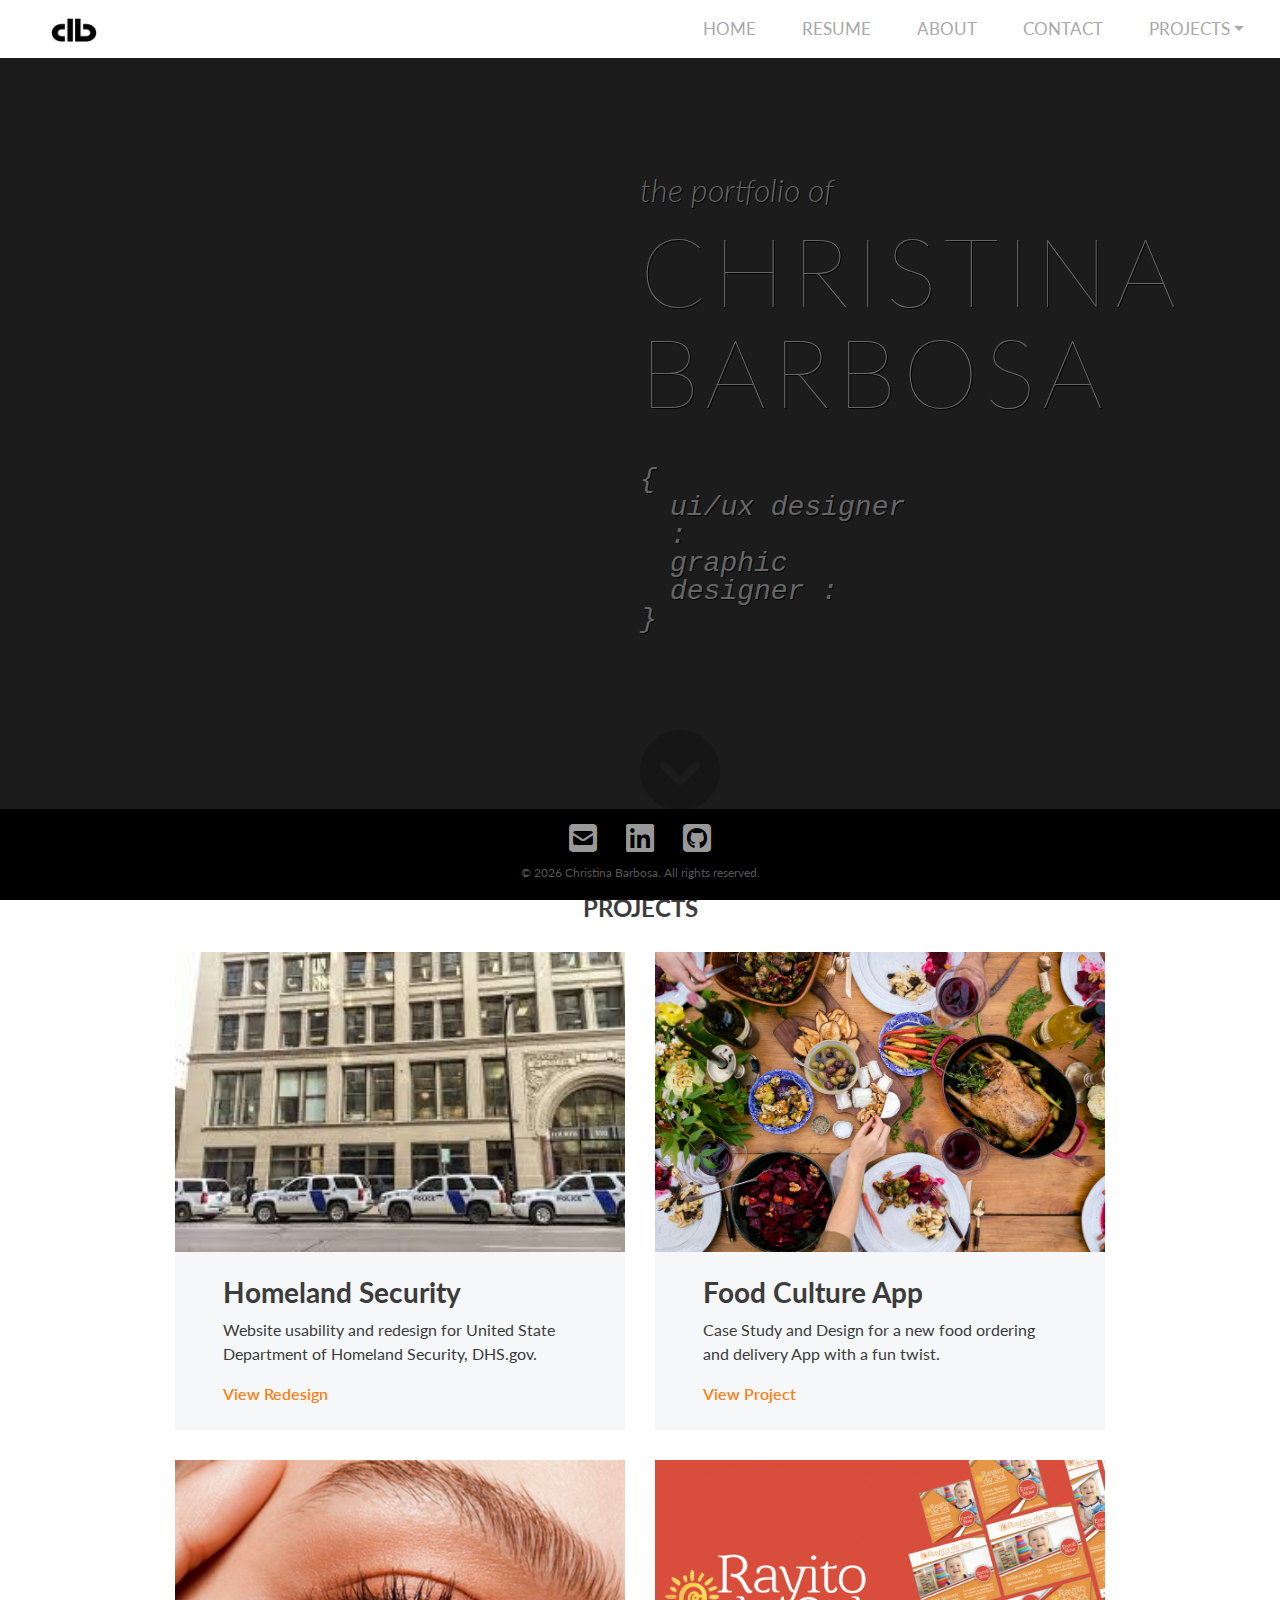
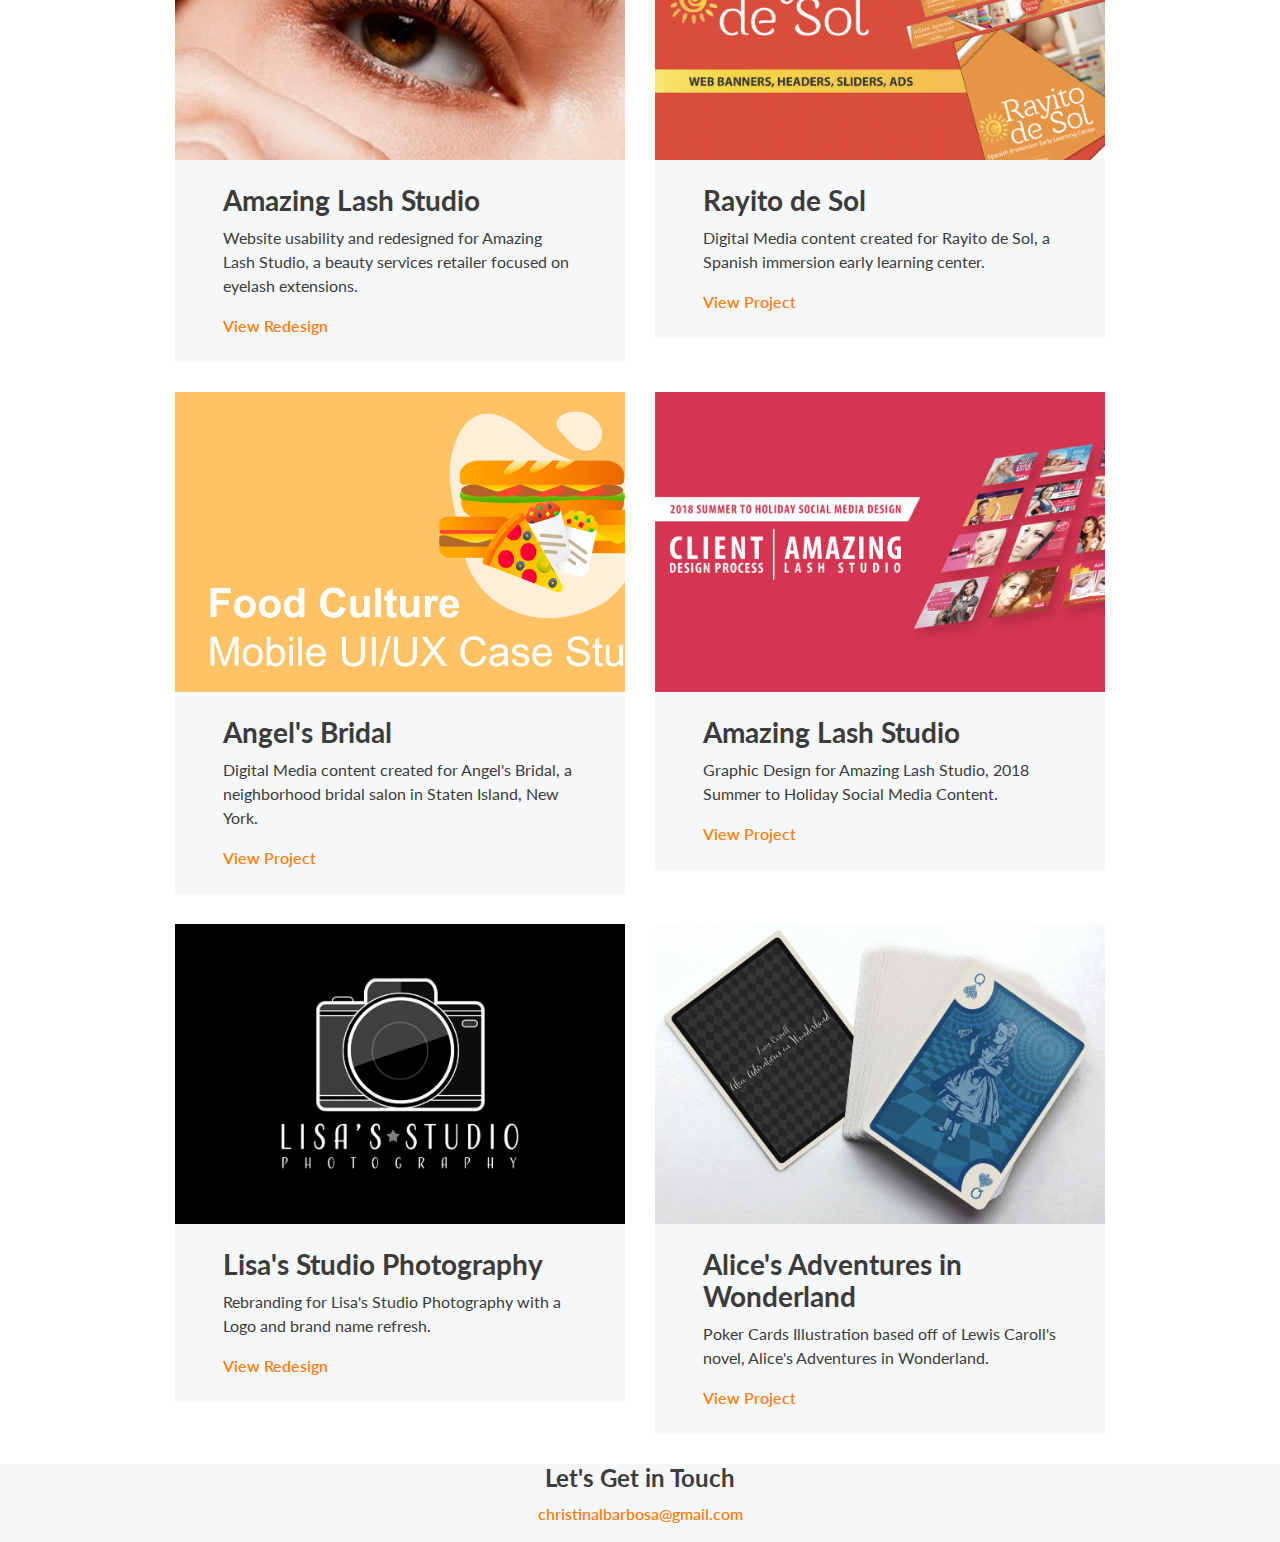
==== commit 72c1b51c: "Rename index2.html to index.html" ====
--- a/index.html
+++ b/index.html
@@ -4,266 +4,423 @@
 <head>
     <meta charset="utf-8">
     <meta name="viewport" content="width=device-width, initial-scale=1">
-    <link href='https://fonts.googleapis.com/css?family=Open+Sans:300,400,700' rel='stylesheet' type='text/css'>
-    <link href='https://fonts.googleapis.com/css?family=Roboto:100,300,400,500,700,900' rel='stylesheet' type='text/css'>
-    <link href='https://fonts.googleapis.com/css?family=Lato:100,300italic,400,700,900' rel='stylesheet' type='text/css'>
-    <link rel="stylesheet" href="https://cdnjs.cloudflare.com/ajax/libs/font-awesome/4.6.2/css/font-awesome.min.css">
+    <link href="https://fonts.googleapis.com/css?family=Lato:100,300italic,400,700,900" rel="stylesheet" type="text/css">
+	<link rel="stylesheet" href="https://cdnjs.cloudflare.com/ajax/libs/font-awesome/6.4.2/css/all.min.css">
     <link rel="stylesheet" href="http://cdnjs.cloudflare.com/ajax/libs/animate.css/3.5.1/animate.min.css">
-
-    <!-- Latest compiled and minified Bootstrap CSS -->
-    <link rel="stylesheet" href="https://maxcdn.bootstrapcdn.com/bootstrap/3.3.6/css/bootstrap.min.css">
-
-    <!-- app's own CSS -->
-    <link href="css/style.css" rel="stylesheet" />
-
+<!-- Bootstrap -->
+    <link href="css/bootstrap-4.4.1.css" rel="stylesheet">
+    <link href="css/styles.css" rel="stylesheet" />
+	
     <title>Christina Barbosa Portfolio</title>
 	
-	<!--Favicon-->
-<link rel="icon" href="../Portfolio/img/Logo.png">
-
+    <!--Favicon-->
+    <link rel="icon" href="img/Logo.png">
 </head>
-
-	<!-- Responsive Navbar -->
-<body data-spy="scroll" data-target=".navbar" data-offset="50">
-<header class="sticky-top bkg-light-grey">
-    <nav id="nav-bar" class="navbar navbar-inverse navbar-expand-lg col-xl-12 navbar-light bg-light navbar-fixed-top">
-        <div class="container-fluid">
-            <!-- Brand and toggle get grouped for better mobile display -->
-            <div class="navbar-header">
-                <button type="button" class="navbar-toggle collapsed" data-toggle="collapse" data-target="#navbar-collapse-1" aria-expanded="false">
-                    <span class="sr-only">Toggle navigation</span>
-                    <span class="icon-bar"></span>
-                    <span class="icon-bar"></span>
-                    <span class="icon-bar"></span>
-                </button>
-				  <!--Logo-->
-  <div class="order-0 order-md-1 position-absolute main-logo">
-  <a class="mx-auto" href="index.html">
-  <img src="img/Logo.png" class="nav-brand" alt="logo" height="50px" width="50px">
-  </a>
-  </div>
-  <!--End of Logo-->
-            </div>
-
-            <!-- Collect the nav links, forms, and other content for toggling -->
-            <div class="collapse navbar-collapse" id="navbar-collapse-1">
-                <ul class="nav navbar-nav navbar-right">
-                    <li><a href="#about">About</a></li>
-                    <li><a href="#portfolio">Portfolio</a></li>
-                    <li><a href="#contact">Contact</a></li>
+	
+    <style>
+        
+        /* Image Columns */
+
+        .col1 {
+            background-image: url(img/bg1.jpeg); 
+			background-position: center;
+            background-repeat:no-repeat;
+            background-size: cover;
+           -webkit-background-size: cover;
+           -moz-background-size: cover;
+           -o-background-size: cover;
+        }
+        .col2 {
+            background-image: url(img/bg2.jpeg);
+			background-position: center;
+            background-repeat:no-repeat;
+            background-size: cover;
+           -webkit-background-size: cover;
+           -moz-background-size: cover;
+           -o-background-size: cover;
+        }
+        .col3 {
+            background-image: url(img/bg3.jpeg);
+			background-position: center;
+            background-repeat:no-repeat;
+            background-size: cover;
+           -webkit-background-size: cover;
+           -moz-background-size: cover;
+           -o-background-size: cover;
+        }
+		.col4 {
+            background-image: url(img/bg1.png);
+			background-position: left;
+            background-repeat:no-repeat;
+            background-size: cover;
+           -webkit-background-size: cover;
+           -moz-background-size: cover;
+           -o-background-size: cover;
+        }
+		.col5 {
+            background-image: url(img/bg2.png);
+			background-position: left;
+            background-repeat:no-repeat;
+            background-size: cover;
+           -webkit-background-size: cover;
+           -moz-background-size: cover;
+           -o-background-size: cover;
+        }
+		.col6 {
+            background-image: url(img/bg3.png);
+			background-position: left;
+            background-repeat:no-repeat;
+            background-size: cover;
+           -webkit-background-size: cover;
+           -moz-background-size: cover;
+           -o-background-size: cover;
+        }	
+		.col7 {
+            background-image: url(img/bg4.png);
+			background-position: center;
+            background-repeat:no-repeat;
+            background-size: cover;
+           -webkit-background-size: cover;
+           -moz-background-size: cover;
+           -o-background-size: cover;
+        }
+		.col8 {
+            background-image: url(img/bg5.png);
+			background-position: center;
+            background-repeat:no-repeat;
+            background-size: cover;
+           -webkit-background-size: cover;
+           -moz-background-size: cover;
+           -o-background-size: cover;
+        }			
+        
+        /* Image To Text On Hover */
+        
+        .hovtxt {
+            background:#00000080;
+            opacity:0;
+            transition-duration:.5s;
+            transition-timing-function: ease-in-out;
+            height:300px;
+        }
+        
+         .hovtxt:hover {
+            opacity:1;
+        }
+    
+		
+    </style>
+	
+<body data-spy="scroll" data-target="#main-bar" data-offset="50">
+    <header class="sticky-top bkg-light-grey">
+        <!-- Replace this part with the navigation bar from the second HTML code -->
+        <nav class="navbar navbar-expand-lg col-xl-12 navbar-light bg-light" id="main-bar">
+            <!--Logo-->
+            <div class="order-0 order-md-1 position-absolute main-logo">
+                <a class="mx-auto" href="index.html">
+                    <img src="img/Logo2.png" class="nav-brand" alt="logo" height="24px" width="46px">
+                </a>
+            </div>
+            <!--End of Logo-->
+
+            <div class="d-flex flex-grow-1">
+                <span class="w-100 d-lg-none d-block"><!-- hidden spacer to center brand on mobile --></span>
+
+                <div class="w-100 text-right">
+                    <button class="navbar-toggler" type="button" data-toggle="collapse" data-target="#navbarSupportedContent"
+                        aria-controls="navbarSupportedContent" aria-expanded="false" aria-label="Toggle navigation">
+                        <span class="navbar-toggler-icon"></span>
+                    </button>
+                </div>
+            </div>
+
+            <div class="collapse navbar-collapse flex-grow-1 text-right text-black" id="navbarSupportedContent">
+                <ul class="navbar-nav ml-auto flex-nowrap">
+                    <li class="nav-item">
+                        <a class="nav-link text-uppercase" href="index.html">Home</a>
+                    </li>
+
+                    <li class="nav-item dropdown">
+                        <a class="nav-link text-uppercase" target="blank" href="img/ChristinaBarbosa_Resume_2022.pdf"
+                            id="navbarDropdown" role="button" aria-haspopup="true" aria-expanded="false">Resume</a>
+                    </li>
+
+                    <li class="nav-item dropdown">
+                        <a class="nav-link text-uppercase" href="about.html" id="navbarDropdown" role="button" aria-haspopup="true"
+                            aria-expanded="false">About</a>
+                    </li>
+
+                    <li class="nav-item dropdown">
+                        <a class="nav-link text-uppercase" href="mailto:christinalbarbosa@gmail.com" id="navbarDropdown"
+                            role="button" aria-haspopup="true" aria-expanded="false">Contact</a>
+                    </li>
+					
+                    <li class="nav-item dropdown">
+                        <a class="nav-link dropdown-toggle text-uppercase" href="#section-projects" id="navbarDropdown" role="button"
+                            data-toggle="dropdown" aria-haspopup="true" aria-expanded="false">Projects</a>
+                        <div class="dropdown-menu" aria-labelledby="navbarDropdown">
+                            <div class="container col-xl-12">
+                                <div class="row col-xl-12">
+                                    <div class="col-md-4 col-xl-3">
+                                        <span class="text-uppercase text-black">UX/UI Design</span>
+                                        <ul class="nav flex-column">
+                                            <li class="nav-item">
+                                                <a class="nav-link" href="casestudy2.html">Homeland Security</a>
+                                            </li>
+                                            <li class="nav-item">
+                                                <a class="nav-link" href="casestudy.html">Food Culture</a>
+                                            </li>
+                                            <li class="nav-item">
+                                                <a class="nav-link" href="casestudy3.html">Amazing Lash Studio</a>
+                                            </li>
+                                        </ul>
+                                    </div>
+                                    <!-- /.col-md-4  -->
+                                    <div class="col-md-4 offset-xl-0 col-xl-3">
+                                        <span class="text-uppercase text-black">Graphic Design</span>
+                                        <ul class="nav flex-column">
+                                            <li class="nav-item">
+                                                <a class="nav-link" href="graphicdesign.html">Rayito De Sol</a>
+                                            </li>
+                                            <li class="nav-item">
+                                                <a class="nav-link" href="graphicdesign2.html">Angel's Bridal</a>
+                                            </li>
+                                            <li class="nav-item">
+                                                <a class="nav-link" href="graphicdesign3.html">Amazing Lash Studio</a>
+                                            </li>
+                                        </ul>
+                                    </div>
+                                    <!-- /.col-md-4  -->
+                                </div>
+                            </div>
+                            <!--  /.container  -->
+                        </div>
+                    </li>
                 </ul>
-
-            </div>
-            <!-- /.navbar-collapse -->
-        </div>
-        <!-- /.container-fluid -->
-    </nav>
+            </div>
+        </nav>
+    </header>
+<!-- End of Header-->
+	
+<!-- initial splash page -->
+<header id="photosplash">
+	    <div class="container px-5 py-5">
+        <div class="row d-flex align-items-center">
+            <div class="col-12 order-1 col-lg-6">
+          </div>
+			
+            <div class="col-12 order-2 col-lg-4 py-5 px-0">
+  			 <div class="tagline1">the portfolio of</div>
+                <div class="tagline2 animated fadeIn">CHRISTINA</div>
+                <div class="tagline2 animated fadeIn">BARBOSA</div>
+                <div class="animated fadeIn">
+                    <div class="tagline3a">{</div>
+                    <div class="tagline3b">ui/ux designer :<br> graphic designer :<br></div>
+                    <div class="tagline3c">}</div>
+            </div>
+        </div>
+    </div>
+        <div id="down" class="animated infinite slideInDown">
+            <i class="fa fa-chevron-circle-down fa-5x" aria-hidden="true"></i>
+        </div>
+    </div>
 </header>
-
-    <!-- initial splash page -->
-    <header id="twoam">
-        <div class="container-fluid">
-            <div class="row me animated fadeIn">
-                <div class="col-xs-offset-5 col-sm-offset-6 col-xs-7 col-sm-6">
-                    <div class="tagline1">the portfolio of</div>
-                    <div class="tagline2 animated fadeIn">CHRISTINA</div>
-                    <div class="tagline2 animated fadeIn">BARBOSA</div>
-                    <div class="animated fadeIn">
-                        <div class="tagline3a">{</div>
-                        <div class="tagline3b">ui/ux designer :
-                            <br> graphic designer :
-                            <br>
-                        </div>
-                        <div class="tagline3c">}</div>
-                    </div>
-                </div>
-            </div>
-            <div id="down" class="animated infinite slideInDown">
-                <i class="fa fa-chevron-circle-down fa-5x" aria-hidden="true"></i>
-            </div>
-        </div>
-    </header>
-
-
-    <!-- about page -->
-    <section id="about" class="container-fluid">
-
-        <div class="row section-banner">
-            <div class="col-md-offset-3 col-md-6 text-center">
-                <div>
-                    <span class="line about"></span>
-                    <span class="section-title about">about</span>
-                    <span class="line about"></span>
-                </div>
-            </div>
-        </div>
-
-
-        <div class="row max">
-
-            <div class="col-sm-4 text-center">
-                <div class="desc">
-                    <div class="icon-me"><i class="fa fa-user"></i></div>
-                    <p>A full stack developer with an eye for design, UX and UI development and a strong desire to learn and create. I have had a long career in the areas of educational software, multimedia production and web development.</p>
-                </div>
-            </div>
-
-            <div class="col-sm-4 text-center">
-                <div class="desc">
-                    <div class="icon-me"><i class="fa fa-mortar-board"></i></div>
-                    <p>I firmly believe in life long learning and I'm constantly exploring new ideas and technologies. MOOC's have enabled me to update my skills and keep abreast of the latest trends in design and coding.</p>
-                </div>
-            </div>
-
-            <div class="col-sm-4 text-center">
-                <div class="desc">
-                    <div class="icon-me"><i class="fa fa-rocket"></i></div>
-                    <p>My interests are wide with formal qualifications in Biology, Astronomy and Education. I have designed and/or written software for a large international diagnosics company, schools and universities.</p>
-                </div>
-            </div>
-
-        </div>
-
-
-    </section>
-
-
-
-    <!-- portfolio projects page -->
-    <section id="portfolio" class="container-fluid">
-
-        <div class="row section-banner">
-            <div class="col-md-offset-3 col-md-6 text-center">
-                <div>
-                    <span class="line portfolio"></span>
-                    <span class="section-title portfolio">portfolio</span>
-                    <span class="line portfolio"></span>
-                </div>
-            </div>
-        </div>
-
-
-
-        <div class="row max">
-            <div class="col-sm-offset-2 col-sm-8 text-center">
-                <div class="desc">
-                    <p>These items are mainly exercises done whilst undertaking a full stack development course with Free Code Camp. The details are on the back of the cards with links to my CodePen and live sites.</p>
-                </div>
-            </div>
-        </div>
-
-
-        <!-- portfoloio projects cards -->
-
-        <div class="row" id="theProjects">
-
-        </div>
-    </section>
-
-
-
-
-    <!-- contact page -->
-    <section id="contact" class="container-fluid">
-
-        <div class="row section-banner">
-            <div class="col-md-offset-3 col-md-6 text-center">
-                <div>
-                    <span class="line contact"></span>
-                    <span class="section-title contact">contact</span>
-                    <span class="line contact"></span>
-                </div>
-            </div>
-        </div>
-
-
-        <div class="row max">
-
-            <!-- email contact -->
-            <div class="col-sm-4 text-center">
-                <div class="desc">
-                    <div class="icon-contact">
-                        <a data-toggle="tooltip" title="Email" data-placement="top" href="mailto:2am.ninja@outlook.com">
-                            <i class="fa fa-envelope"></i>
-                        </a>
-                    </div>
-                </div>
-            </div>
-
-            <!-- facebook contact -->
-            <div class="col-sm-4 text-center">
-                <div class="desc">
-                    <div class="icon-contact">
-                        <a data-toggle="tooltip" title="Facebook" data-placement="top" href="https://www.facebook.com/bruce.young.7505" target="_blank">
-                            <i class="fa fa-facebook-square"></i>
-                        </a>
-                    </div>
-                </div>
-            </div>
-
-            <!-- Twitter contact -->
-            <div class="col-sm-4 text-center">
-                <div class="desc">
-                    <div class="icon-contact">
-                        <a data-toggle="tooltip" title="Twitter" data-placement="top" href="https://twitter.com/mutantspore" target="_blank">
-                            <i class="fa fa-twitter-square"></i>
-                        </a>
-                    </div>
-                </div>
-            </div>
-
-        </div>
-
-    </section>
-
-
+	
+
+<!--Text-->	
+<section id="section-projects">
+	<div class="row text-center">
+  	<div class="col-12">
+    <h3 class="font-weight-bold text-uppercase" style="padding-bottom:20px; padding-top:30px;">Projects</h3>
+  	</div>
+	</div>	
+	
+<!--Card Hover-->	
+<div class="container">
+    <div class="row">
+        <div class="col-xs-12 col-sm-12 col-md-4 col-lg-6" style="padding-bottom:30px;">
+          <div class="col1 p-0 my-0 ml-6">
+                <div class="hovtxt p-5 text-center text-light">
+					<a href="casestudy2.html" class="link-content-wrapper text-white">
+					<br>
+					<br>	
+				    <h4><em>2022</em></h4>
+                    <h2>Homeland Security Redesign</h2></a>                
+              </div>
+				</div>
+                 <div class="py-4 px-5 bkg-light-grey">
+                 <h2 class="font-weight-bold">Homeland Security</h2>
+				 <p>Website usability and redesign for United State Department of Homeland Security, DHS.gov.</p>
+				 <a href="casestudy2.html" class="link-primary">View Redesign</a>
+            </div>            
+        </div>
+		
+        <div class="col-xs-12 col-sm-12 col-md-4 col-lg-6" style="padding-bottom:30px;">
+            <div class="col2 p-0 m-0 my-0 mr-6">
+                <div class="hovtxt p-5 text-center text-light">
+                    <a href="casestudy.html" class="link-content-wrapper text-white">
+					<br>
+					<br>	
+					<h4><em>2022</em></h4>
+					<h2>Food Culture Case Study</h2></a>                
+                </div>
+				</div>
+				<div class="py-4 px-5 bkg-light-grey">
+                <h2 class="font-weight-bold">Food Culture App</h2>
+                <p>Case Study and Design for a new food ordering and delivery  App with a fun twist.</p>
+				<a href="casestudy.html" class="link-primary">View Project</a>
+            </div>            
+        </div>
+<!--Row Two-->		
+      <div class="col-xs-12 col-sm-12 col-md-4 col-lg-6" style="padding-bottom:30px;">
+            <div class="col3 p-0 m-0 my-0 ml-6">
+                <div class="hovtxt p-5 text-center text-light">
+                    <a href="casestudy3.html" class="link-content-wrapper text-white">
+					<br>
+					<br>	
+					<h4><em>2022</em></h4>
+					<h2>Amazing Lash Studio Redesign</h2>
+                    </a>                
+                </div>
+				</div>
+				<div class="py-4 px-5 bkg-light-grey">
+                <h2 class="font-weight-bold">Amazing Lash Studio</h2>
+                <p>Website usability and redesigned for Amazing Lash Studio, a beauty services retailer focused on eyelash extensions.</p>
+				<a href="casestudy3.html" class="link-primary">View Redesign</a>
+            </div>            
+        </div>
+		
+      <div class="col-xs-12 col-sm-12 col-md-4 col-lg-6" style="padding-bottom:30px;">
+            <div class="col4 p-0 m-0 my-0 mr-6">
+                <div class="hovtxt p-5 text-center text-light">
+                    <a href="graphicdesign.html" class="link-content-wrapper text-white">
+					<br>
+					<br>	
+					<h4><em>2019</em></h4>
+					<h2>Rayito de Sol</h2>
+                    </a>                
+                </div>
+				</div>
+				<div class="py-4 px-5 bkg-light-grey">
+                <h2 class="font-weight-bold">Rayito de Sol</h2>
+                <p>Digital Media content created for Rayito de Sol, a Spanish immersion early learning center.</p>
+				<a href="graphicdesign.html" class="link-primary">View Project</a>
+            </div>            
+        </div>
+<!--Row Three-->		
+      <div class="col-xs-12 col-sm-12 col-md-4 col-lg-6" style="padding-bottom:30px;">
+        <div class="col5 p-0 m-0 my-0 ml-6">
+                <div class="hovtxt p-5 text-center text-light">
+                    <a href="graphicdesign2.html" class="link-content-wrapper text-white">
+					<br>
+					<br>	
+					<h4><em>2019</em></h4>
+					<h2>Angel's Bridal</h2>
+                    </a>                
+            </div>
+				</div>
+				<div class="py-4 px-5 bkg-light-grey">
+                <h2 class="font-weight-bold">Angel's Bridal</h2>
+                <p>Digital Media content created for Angel's Bridal, a neighborhood bridal salon in Staten Island, New York.</p>
+				<a href="graphicdesign2.html" class="link-primary">View Project</a>
+        </div>            
+      </div>
+		
+      <div class="col-xs-12 col-sm-12 col-md-4 col-lg-6" style="padding-bottom:30px;">
+        <div class="col6 p-0 m-0 my-0 mr-6">
+                <div class="hovtxt p-5 text-center text-light">
+                    <a href="graphicdesign3.html" class="link-content-wrapper text-white">
+					<br>
+					<br>	
+					<h4><em>2018</em></h4>
+					<h2>Amazing Lash Studio</h2>
+                    </a>                
+            </div>
+				</div>
+				<div class="py-4 px-5 bkg-light-grey">
+                <h2 class="font-weight-bold">Amazing Lash Studio</h2>
+                <p>Graphic Design for Amazing Lash Studio, 2018 Summer to Holiday Social Media Content.</p>
+				<a href="graphicdesign3.html" class="link-primary">View Project</a>
+        </div>            
+      </div>
+<!--Row Four-->		
+      <div class="col-xs-12 col-sm-12 col-md-4 col-lg-6" style="padding-bottom:30px;">
+            <div class="col7 p-0 m-0 my-0 ml-6">
+                <div class="hovtxt p-5 text-center text-light">
+                    <a href="graphicdesign4.html" class="link-content-wrapper text-white">
+					<br>
+					<br>	
+					<h4><em>2018</em></h4>
+					<h2>Lisa's Studio Rebranding</h2>
+                    </a>                
+                </div>
+		</div>
+				<div class="py-4 px-5 bkg-light-grey">
+                <h2 class="font-weight-bold">Lisa's Studio Photography</h2>
+                <p>Rebranding for Lisa's Studio Photography with a Logo and brand name refresh.</p>
+				<a href="graphicdesign4.html" class="link-primary">View Redesign</a>
+        </div>            
+      </div>
+		
+      <div class="col-xs-12 col-sm-12 col-md-4 col-lg-6" style="padding-bottom:30px;">
+            <div class="col8 p-0 m-0 my-0 mr-6">
+                <div class="hovtxt p-5 text-center text-light">
+                    <a href="graphicdesign5.html" class="link-content-wrapper text-white">
+					<br>
+					<br>	
+					<h4><em>2018</em></h4>
+					<h2>Alice Adventures in Wonderland</h2>
+                    </a>                
+                </div>
+		</div>
+				<div class="py-4 px-5 bkg-light-grey">
+                <h2 class="font-weight-bold">Alice's Adventures in Wonderland</h2>
+                <p>Poker Cards Illustration based off of Lewis Caroll's novel, Alice's Adventures in Wonderland.</p>
+				<a href="graphicdesign5.html" class="link-primary">View Project</a>
+        </div>            
+      </div>			
+<!--Row End-->		
+  	</div>
+	</div>    
+</section>
+
+	<!--Connect-->
+    <div class="container-fluid">
+        <div class="row bkg-light-grey text-center px-5">
+            <div class="col-12">
+              <h3 class="font-weight-bold">Let's Get in Touch</h3>
+              <p> <a class="link-primary" target="blank" href="mailto:christinalbarbosa@gmail.com">christinalbarbosa@gmail.com</a> </p>             
+          </div>
+        </div>
+		 </div>
+	
     <!-- fixed footer for social links -->
     <footer id="social-footer">
-
-
         <ul>
-
-            <li class="highlight">
-                <a class="fa-stack fa-1x" data-toggle="tooltip" title="Email" data-placement="top" href="mailto:christinalbarbosa@gmail.com">
-                    <i class="fa fa-square fa-stack-2x"></i>
-                    <i class="fa fa-envelope fa-stack-1x blacktext"></i>
+     <li class="highlight">
+          <a class="fa-stack fa-1x" data-toggle="tooltip" title="Email" data-placement="top" href="mailto:christinalbarbosa@gmail.com">
+				 <i class="fas fa-envelope-square fa-stack-2x"></i>
                 </a>
             </li>
-
-            <li class="highlight">
-                <a class="fa-stack fa-1x" data-toggle="tooltip" title="Linkedin" data-placement="top" href="https://www.linkedin.com/in/christina-barbosa-265180124/" target="_blank"><i class="fa fa-linkedin-square fa-stack-2x"></i></a>
+     <li class="highlight">
+       <a class="fa-stack fa-1x" data-toggle="tooltip" title="Linkedin" data-placement="top" href="https://www.linkedin.com/in/christina-barbosa-265180124/" target="_blank">
+		<i class="fa-brands fa-linkedin fa-stack-2x"></i></a>
+        </li>
+     <li class="highlight">
+           <a class="fa-stack fa-1x" data-toggle="tooltip" title="GitHub" data-placement="top" href="https://github.com/ChristinaBarbosa" target="_blank">
+					<i class="fab fa-github-square fa-stack-2x"></i></a>
             </li>
-
-            <li class="highlight">
-                <a class="fa-stack fa-1x" data-toggle="tooltip" title="GitHub" data-placement="top" href="https://github.com/ChristinaBarbosa" target="_blank"><i class="fa fa-github-square fa-stack-2x"></i></a>
-            </li>
-
         </ul>
-
-
-
-        <div class="text-center copyright">
-        </div>
-
-
+        <div class="text-center copyright"></div>
     </footer>
-
-
-
-
-
-    <script src="js/jquery-1.11.3.min.js"></script>
-
-    <!-- Latest compiled and minified JavaScript -->
-    <script src="https://maxcdn.bootstrapcdn.com/bootstrap/3.3.6/js/bootstrap.min.js"></script>
-
-
+	
+  <!-- jQuery (necessary for Bootstrap's JavaScript plugins) -->
+    <script src="js/jquery-3.4.1.min.js"></script>
+    <!-- Include all compiled plugins (below), or include individual files as needed -->
+    <script src="js/bootstrap-4.4.1.js"></script>
     <script src="js/verge.js"></script>
-
-    <!-- app's own JavaScript -->
+<!-- app's own JavaScript -->
     <script src="js/scripts.js"></script>
-
 </body>
 
 </html>
-
--- a/css/styles.css
+++ b/css/styles.css
@@ -0,0 +1,717 @@
+/* Styling for double navbar */
+html,body{
+height: 12vh;
+font-family: 'Lato', sans-serif;
+color: #3c3c3c;
+font-weight: 400;
+scroll-behavior: smooth;
+}
+
+#topbar{
+height: 6vh;
+scroll-behavior: smooth;
+}
+
+#photosplash {
+  width: 100vw;
+  height: 96vh;
+  background-image: url("../img/clb_contact.png");
+  background-position: center center;
+  background-repeat: no-repeat;
+  background-attachment: fixed;
+  background-size: cover;
+  background-color: rgb(28, 28, 28);
+  color: black;
+}
+
+.tagline1 {
+  font-family: 'lato', sans-serif;
+  font-size: 2em;
+  font-weight: 300;
+  font-style: italic;
+  color: #666;	
+  text-align: left;
+  padding-top: 70px;
+  text-shadow: 1px 1px black;
+}
+
+.tagline2 {
+  font-family: 'lato', sans-serif;
+  font-size: 6em;
+  letter-spacing: 7px;
+  line-height: 0.95em;
+  font-weight: 100;
+  color: #666;
+  text-align: left;
+  text-shadow: 1px 1px black;
+  padding-top: 10px;
+}
+
+.tagline3a, .tagline3b, .tagline3c {
+  font-family: 'courier', sans-serif;
+  font-size: 1.75em;
+  font-style: italic;
+  color: #666;
+  text-align: left;
+  line-height: 1em;
+  text-shadow: 1px 1px black;
+}
+
+.tagline3a {
+  padding-top: 50px;
+}
+
+.tagline3b {
+  padding-left: 30px;
+}
+
+#social-footer {
+  width: 100%;
+  text-align: center;
+  color: white;
+  background-color: black;
+}
+
+#social-footer ul {
+  margin: 0;
+  padding: 0;
+  list-style-type: none;
+}
+
+#social-footer ul li {
+  display: inline;
+  padding: 0.4em;
+}
+
+#social-footer a {
+/*  color: #939393 !important; */
+  color: white !important;
+}
+
+/*  for icons */
+.blacktext {
+  color: black;
+}
+
+footer {
+  width: 100vw;
+  position: fixed;
+  bottom: 0;
+  left: 0;
+  padding: 1% 5%;
+  text-align: center;
+  background-color: #000;
+  opacity: 1;
+  z-index: 100;
+  a {
+    font-weight: 500;
+    text-decoration: none;
+  }
+}
+
+.copyright {
+  padding-bottom: 0px;
+  padding-top: 5px;
+  color: #555;
+}
+
+#down {
+  position: absolute;
+  opacity: 0.20;
+  left: 50%;
+  bottom: 10%;
+  cursor: pointer;
+}
+
+/*For footer social buttons*/
+.highlight {
+  opacity: 0.6;
+}
+
+.highlight:hover {
+  opacity: 1;
+}
+
+
+@media (max-width: 768px) {
+	
+	#photoheader {
+    background-attachment: scroll;
+  }
+
+  .tagline1 {
+    font-size: 1.2em;
+  }
+
+  .tagline2 {
+    font-size: 2.8em;
+  }
+
+  .tagline3a, .tagline3b, .tagline3c {
+    font-size: 1em;
+  }
+  .container {
+      max-width: 98%;
+    }
+}
+
+@media (min-width: 768px) {
+}
+
+.main-logo {
+  left: 0%;
+  top: 28%;
+  margin-left: 4% !important;
+}
+
+.nav-link {
+	 color: darkgray!important;
+	 font-size: 17px;
+	 transition: .5s ease-in-out;
+}
+
+.navbar-nav li a:hover{
+	color: black !important;
+}
+
+.fixed-top{
+	padding: 20px 0 20px 8px;
+}
+
+@media screen  and (max-width:767px){
+	.navbar-light{
+		background-color: white !important;
+	}
+}
+
+#main-bar{
+	position: absolute;
+	width: 100%;
+	position: fixed;
+	z-index: 1;
+	background-color:white !important;
+}
+
+#main-bar .nav-item{
+	margin-left: 10px;
+	font-size: 17px;
+}
+
+/* adds some margin below the link sets  */
+.navbar .dropdown-menu div[class*="col"] {
+   margin-bottom:1rem;
+}
+
+.navbar .dropdown-menu {
+  border:none;
+  background-color:white !important;
+}
+
+/* breakpoint and up - mega dropdown styles */
+@media screen and (min-width: 1000px) {
+  
+  /* remove the padding from the navbar so the dropdown hover state is not broken */
+.navbar {
+  padding-top:0px;
+  padding-bottom:0px;
+}
+
+/* remove the padding from the nav-item and add some margin to give some breathing room on hovers */
+.navbar .nav-item {
+  padding:.5rem .5rem;
+  margin:0 .25rem;
+}
+
+/* prevent navbar shift */
+.navbar {        
+    margin-right: auto;    
+    margin-left: auto;    
+    max-width: 100%;    
+    min-width: 1000px;
+}
+
+/* makes the dropdown full width  */
+.navbar .dropdown {position:static;}
+
+.navbar .dropdown-menu {
+  width:100%;
+  left:0;
+  right:0;
+/*  height of nav-item  */
+  top:45px;
+  
+  display:block;
+  visibility: hidden;
+  opacity: 0;
+  transition: visibility 0s, opacity 0.3s linear;
+  
+}
+
+  
+  /* shows the dropdown menu on hover */
+.navbar .dropdown:hover .dropdown-menu, .navbar .dropdown .dropdown-menu:hover {
+  display:block;
+  visibility: visible;
+  opacity: 1;
+  transition: visibility 0s, opacity 0.3s linear;
+}
+  
+ .navbar .dropdown-menu {
+    border: 1px solid rgba(0,0,0,.15);
+    background-color: #fff;
+  }
+
+}
+
+/*Typography*/
+h1 {
+    font-family: 'Lato', sans-serif;
+    font-weight: 800;
+    font-size: 40px;
+    line-height: 44px;
+    margin-bottom: 15px;
+}
+
+h2 {
+    font-size: 28px;
+    line-height: 32px;
+    margin-bottom: 10px;
+}
+
+h3 {
+    font-size: 24px;
+    line-height: 28px;
+    margin-bottom: 10px;
+}
+
+h4 {
+    font-size: 20px;
+    line-height: 24px;
+    margin-bottom: 10px;
+}
+
+h5 {
+    font-size: 18px;
+    line-height: 22px;
+    margin-bottom: 10px;
+}
+
+p {
+    font-size: 16px;
+    line-height: 24px;
+}
+
+li {
+    margin-bottom: 5px;
+}
+
+a {
+    text-decoration: none;
+}
+
+.label {
+    font-size: 14px;
+    line-height: 18px;
+}
+
+/*Text Colors*/
+.primary {
+    color: #fd7e14;
+}
+
+.secondary {
+    color: #25246e;
+}
+
+.accent {
+    color: #62cedb;
+}
+
+.mme {
+    color: #a34074;
+}
+
+.learn {
+    color: #0073B2;
+}
+
+.camp {
+    color: #eb5a00;
+}
+
+.dark-grey {
+    color: #3c3c3c;
+}
+
+.light {
+    color: #ffffff;
+}
+
+.light-grey {
+    color: #f6f7f8;
+}
+
+.medium-grey {
+    color: #e6eaea;
+}
+
+.dark-grey {
+    color: #3c3c3c;
+}
+
+/*Background Colors*/
+.bkg-primary {
+    background-color: #fd7e14;
+}
+
+.bkg-primary-light {
+    background-color: #fce7f0;
+}
+
+.bkg-secondary {
+    background-color: #25246e;
+}
+
+.bkg-secondary-light {
+    background-color: #e9e9f1;
+}
+
+.bkg-accent {
+    background-color: #62cedb;
+}
+
+.bkg-mme {
+    background-color: #a34074;
+}
+
+.bkg-learn {
+    background-color: #0073B2;
+}
+
+.bkg-camp {
+    background-color: #eb5a00;
+}
+
+.bkg-accent-light {
+    background-color: #e0f5f8;
+}
+
+.bkg-light {
+    background-color: #ffffff;
+}
+
+.bkg-light-grey {
+    background-color: #f6f7f8;
+}
+
+.bkg-medium-grey {
+    background-color: #e6eaea;
+}
+
+.bkg-dark-grey {
+    background-color: #3c3c3c;
+}
+
+
+/* Hero Text BKg */
+.bkg-hero {
+    margin-top: 150px;
+    margin-bottom: 150px;
+    background-color: rgba(246, 247, 248, 0.5);
+}
+
+/*Border*/
+.border-bottom-primary {
+    border-bottom: 20px solid #fd7e14;
+}
+
+/*Solid Buttons*/
+
+.btn-primary {
+    background-color: #fd7e14;
+    border: 1px solid #fd7e14;
+    border-radius: 3px;
+    color: #ffffff;
+    text-decoration: none;
+    padding: 10px 20px;
+    margin: 18px 0;
+}
+.btn-primary:active {
+    background: none;
+    outline: none;
+}
+.btn-primary:visited {
+    background-color: #fd7e14;
+        border: 1px solid #fd7e14;
+        border-radius: 3px;
+        color: #ffffff;
+        text-decoration: underline;
+        padding: 10px 20px;
+        margin: 18px 0;
+}
+.btn-primary:focus-visible {
+    background-color: #fd7e14;
+    border: 1px solid #fd7e14;
+    border-radius: 3px;
+    color: #ffffff;
+    text-decoration: underline;
+    padding: 10px 20px;
+    margin: 18px 0;
+}
+.btn-primary:focus{
+    background-color: #fd7e14;
+    border: 1px solid #fd7e14;
+    border-radius: 3px;
+    color: #ffffff;
+    text-decoration: underline;
+    padding: 10px 20px;
+    margin: 18px 0;
+}
+.btn-primary:focus-within {
+    background-color: #fd7e14;
+    border: 1px solid #fd7e14;
+    border-radius: 3px;
+    color: #ffffff;
+    text-decoration: underline;
+    padding: 10px 20px;
+    margin: 18px 0;
+}
+
+.btn-primary:hover {
+    background-color: #ffffff;
+    border: 2px solid #fd7e14;
+    border-radius: 3px;
+    color: #fd7e14;
+    font-weight: 600;
+    text-decoration: none;
+    padding: 10px 20px;
+    margin: 18px 0;
+}
+
+
+.btn-secondary {
+    background-color: #25246e;
+    border-radius: 3px;
+    color: #ffffff;
+    text-decoration: none;
+    padding: 10px 20px;
+    margin: 18px 0;
+}
+
+.btn-secondary:hover {
+    background-color: #ffffff;
+    border: 2px solid #25246e;
+    border-radius: 3px;
+    color: #25246e;
+    font-weight: 600;
+    text-decoration: none;
+    padding: 10px 20px;
+    margin: 18px 0;
+}
+
+.btn-dark-grey {
+    background-color: #363636;
+    border-radius: 3px;
+    color: #ffffff;
+    text-decoration: none;
+    padding: 10px 20px;
+    margin: 18px 0;
+}
+
+.btn-dark-grey:hover {
+    background-color: #ffffff;
+    border: 2px solid #363636;
+    border-radius: 3px;
+    color: #363636;
+    font-weight: 600;
+    text-decoration: none;
+    padding: 10px 20px;
+    margin: 18px 0;
+}
+
+/*Outlined Buttons*/
+.btn-primary-outline {
+    background-color: #ffffff;
+    border: 2px solid #fd7e14;
+    border-radius: 3px;
+    color: #fd7e14;
+    font-weight: 600;
+    text-decoration: none;
+    padding: 10px 20px;
+    margin: 18px 0;
+}
+
+.btn-primary-outline:hover {
+    background-color: #fd7e14;
+    border-radius: 3px;
+    color: #ffffff;
+    text-decoration: none;
+    padding: 10px 20px;
+    margin: 18px 0;
+}
+
+.btn-secondary-outline {
+    background-color: #ffffff;
+    border: 2px solid #25246e;
+    border-radius: 3px;
+    color: #25246e;
+    font-weight: 600;
+    text-decoration: none;
+    padding: 10px 20px;
+    margin: 18px 0;
+}
+
+.btn-secondary-outline:hover {
+    background-color: #25246e;
+    border-radius: 3px;
+    color: #ffffff;
+    text-decoration: none;
+    padding: 10px 20px;
+    margin: 18px 0;
+}
+
+.btn-dark-grey-outline {
+    background-color: #ffffff;
+    border: 2px solid #363636;
+    border-radius: 3px;
+    color: #363636;
+    font-weight: 600;
+    text-decoration: none;
+    padding: 10px 20px;
+    margin: 18px 0;
+}
+
+.btn-dark-grey-outline:hover {
+    background-color: #363636;
+    border-radius: 3px;
+    color: #ffffff;
+    text-decoration: none;
+    padding: 10px 20px;
+    margin: 18px 0;
+}
+
+button {
+    color: #ffffff !important;
+    font-weight: 400;
+    text-decoration: underline !important;
+}
+
+button:hover {
+    color: #ffffff !important;
+    font-weight: 600;
+    text-decoration: none !important;
+}
+
+
+/*Links*/
+.link-primary {
+    color: #fd7e14;
+    font-weight: 600;
+    text-decoration: none;
+}
+
+.link-primary:hover {
+    color: #fd7e14;
+    font-weight: 400;
+    text-decoration: none;
+}
+
+.link-secondary {
+    color: #3c3c3c;
+    font-weight: 600;
+    text-decoration: none !important;
+}
+
+.link-secondary:hover {
+    color: #3c3c3c;
+    font-weight: 400;
+}
+
+.link-light {
+    color: #ffffff;
+    font-weight: 600;
+    text-decoration: none;
+}
+
+.link-light:hover {
+    color: #ffffff;
+    font-weight: 400;
+    text-decoration: underline;
+}
+
+
+.link-dark-grey {
+    color: #363636;
+    font-weight: 600;
+    text-decoration: none;
+}
+
+.link-dark-grey:hover {
+    color: #363636;
+    font-weight: 400;
+    text-decoration: none;
+}
+
+.link-content-wrapper {
+    color: #363636;
+    text-decoration: none;
+}
+
+.link-content-wrapper:hover {
+    color: #363636;
+    text-decoration: none;
+}
+
+.copyright {
+    text-align: right;
+    font-size: 12px;
+    margin: 5px;
+}
+
+/*Accordion*/
+#accordion {
+    min-width: 100%;
+    border: 1px solid #ffffff !important;
+}
+
+.card {
+    min-width: 100%;
+    border: 1px solid #ffffff !important;
+}
+
+.card-header {
+    border: 1px solid #ffffff !important;
+}
+
+
+/*Scroll Effects*/
+.hover-item {
+    transition: 0.3s;
+}
+
+.hover-item:hover {
+    transform: translate(0, -10px);
+}
+
+#more {
+    display: none;
+}
+
+/*Top Button*/
+.scroll-top {
+    display: none;
+}
+
+.scroll-arrow {
+    display: inline-block;
+    color: #fd7e14;
+    font-size: 30px;
+    text-align: right;
+    background-color: #ffffff;
+    border-bottom: 2px solid #e6eaea;
+}
+
+.scroll-arrow:hover {
+    transform: scale(1.2);
+    transition: .3s ease-in-out;
+}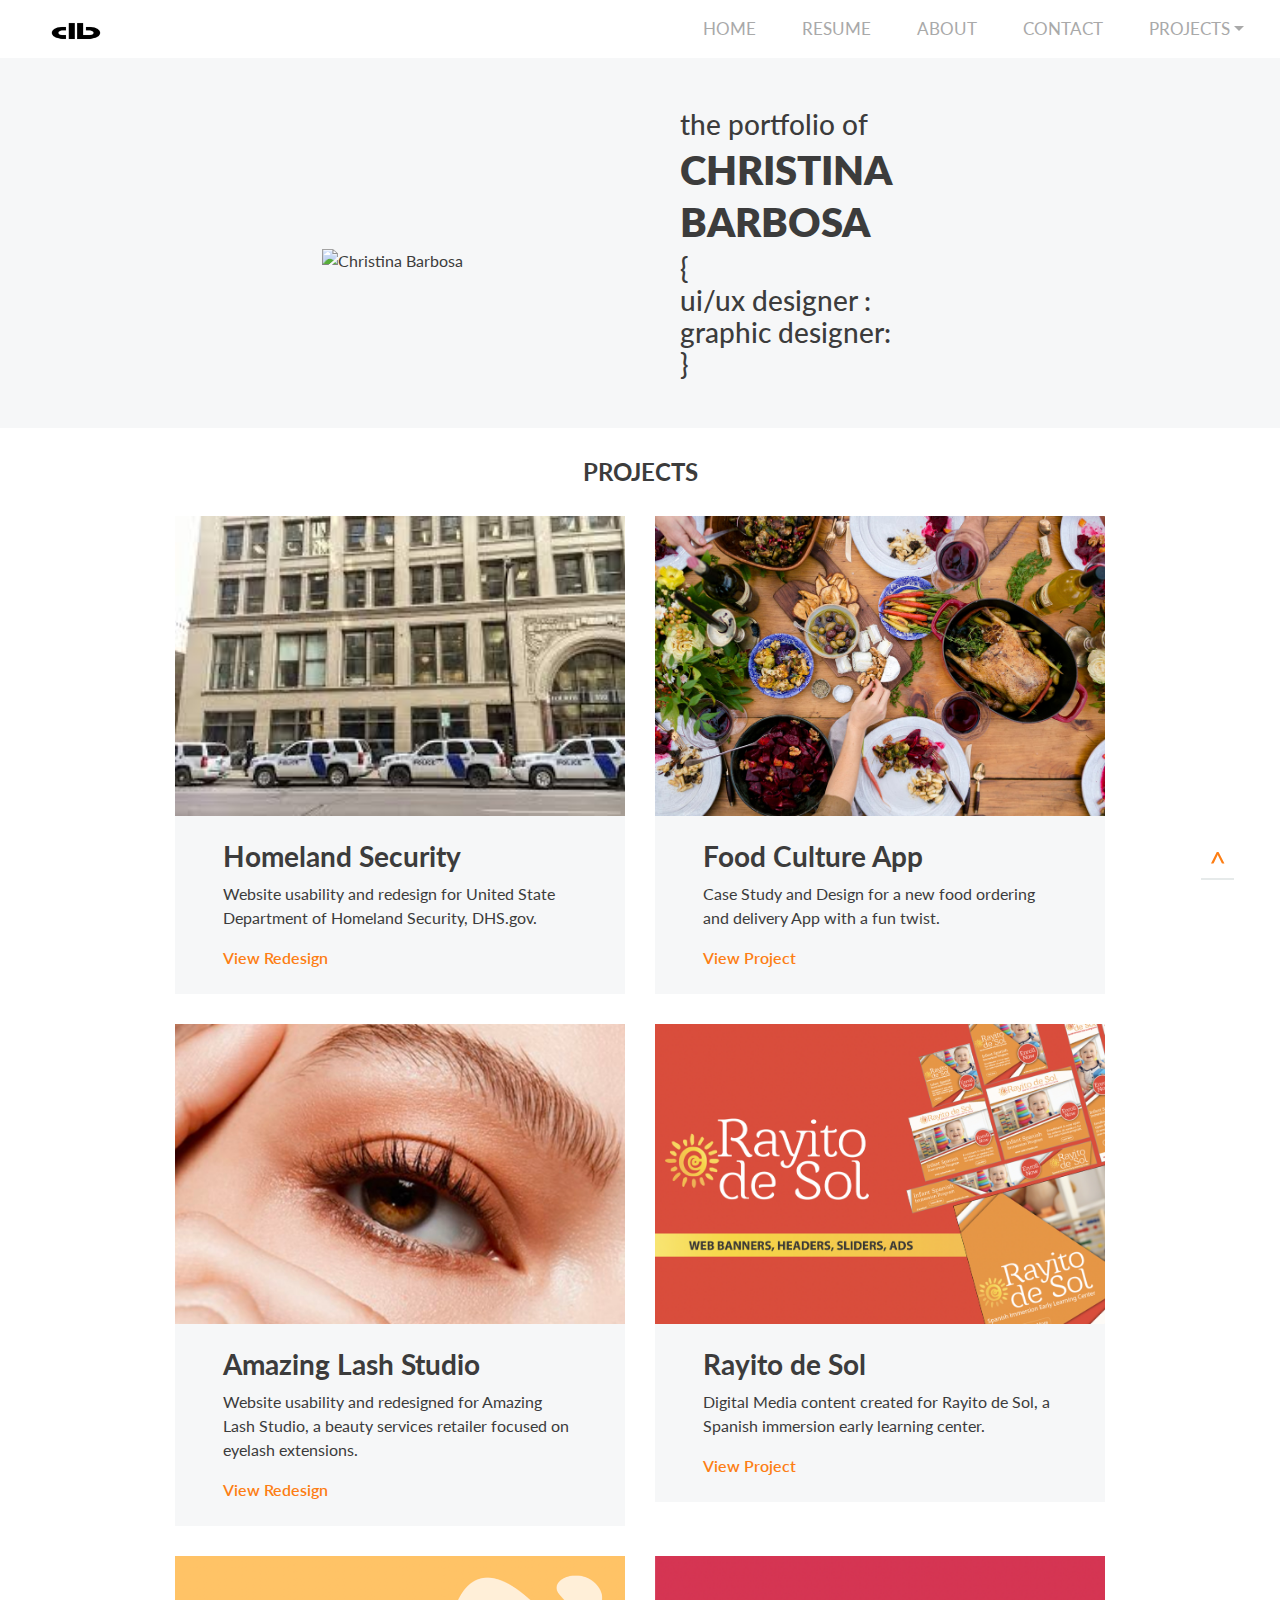
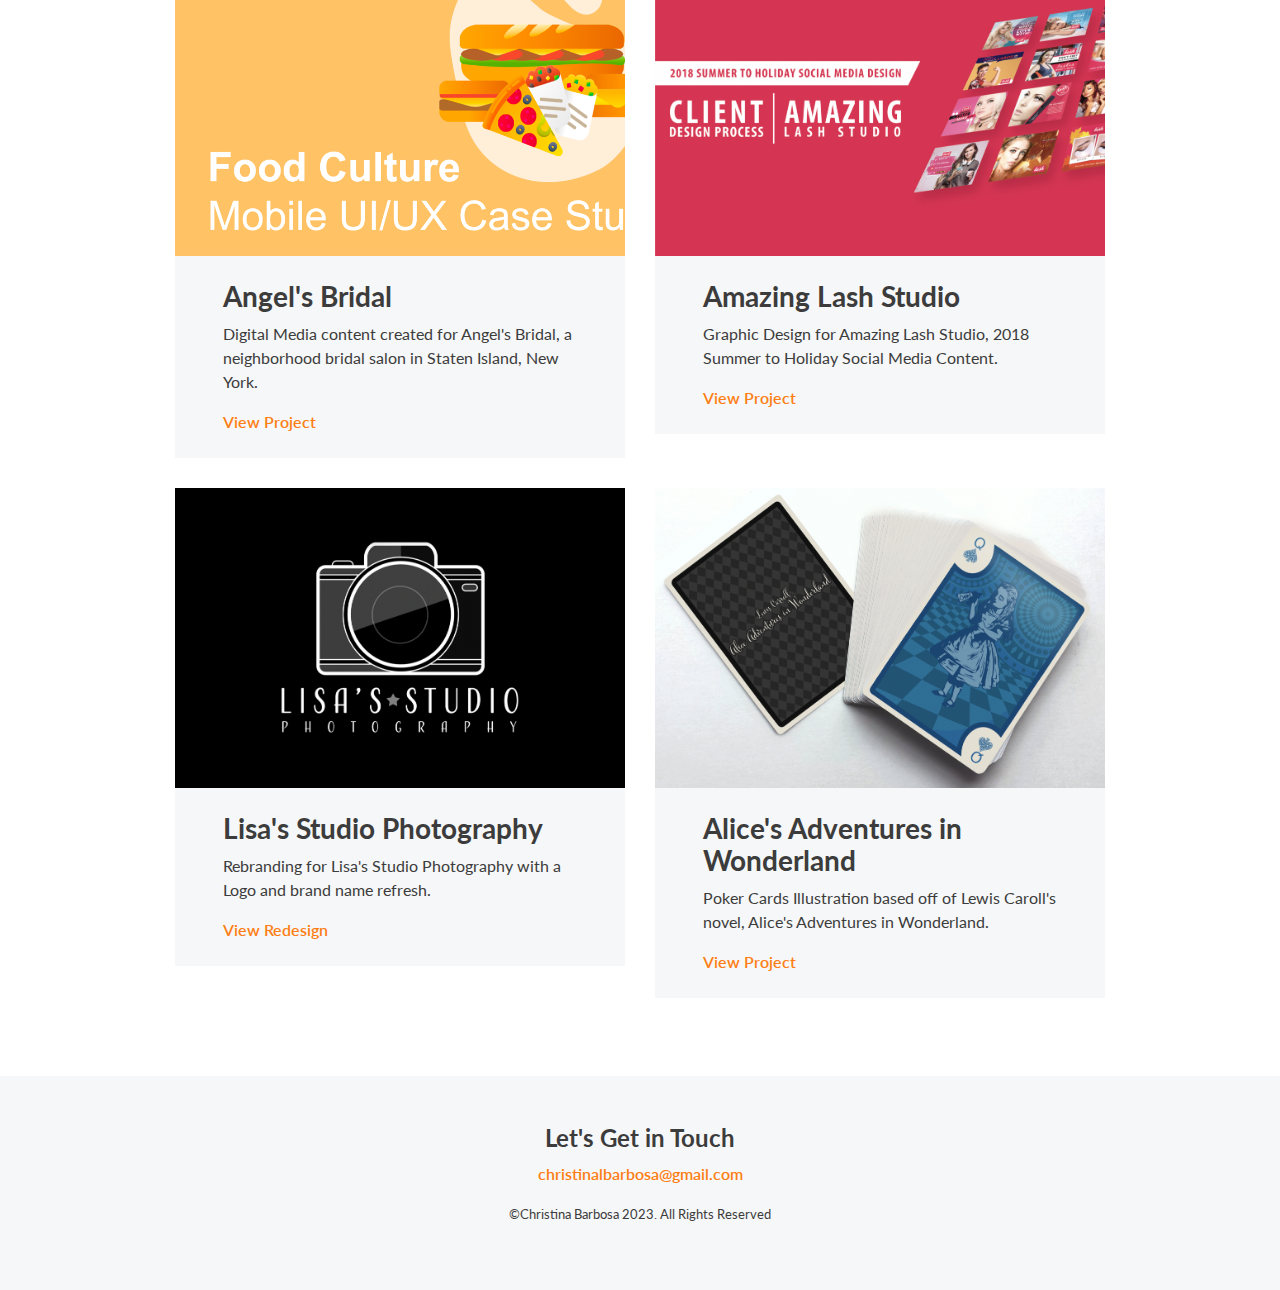
==== commit 90762b0d: "Rename indexv2.html to index.html" ====
--- a/index.html
+++ b/index.html
@@ -1,22 +1,22 @@
 <!DOCTYPE html>
 <html lang="en">
-
-<head>
-    <meta charset="utf-8">
+  <head>
+    <meta charset="UTF-8">
+    <meta http-equiv="X-UA-Compatible" content="IE=edge">
     <meta name="viewport" content="width=device-width, initial-scale=1">
-    <link href="https://fonts.googleapis.com/css?family=Lato:100,300italic,400,700,900" rel="stylesheet" type="text/css">
-	<link rel="stylesheet" href="https://cdnjs.cloudflare.com/ajax/libs/font-awesome/6.4.2/css/all.min.css">
-    <link rel="stylesheet" href="http://cdnjs.cloudflare.com/ajax/libs/animate.css/3.5.1/animate.min.css">
+    <title>Christina Barbosa</title>
+	  
 <!-- Bootstrap -->
     <link href="css/bootstrap-4.4.1.css" rel="stylesheet">
-    <link href="css/styles.css" rel="stylesheet" />
-	
-    <title>Christina Barbosa Portfolio</title>
-	
-    <!--Favicon-->
-    <link rel="icon" href="img/Logo.png">
+    <link rel="stylesheet" type="text/css" href="css/index.css">
+    <link href="https://fonts.googleapis.com/css2?family=Lato:wght@400;600;800&amp;display=swap" rel="stylesheet">
+    <link rel="stylesheet" href="css/bootstrap-icons.css">
+
+<!--Favicon-->
+<link rel="icon" href="img/Logo.png">
+	  
 </head>
-	
+
     <style>
         
         /* Image Columns */
@@ -108,17 +108,18 @@
             opacity:1;
         }
     
-		
     </style>
+
 	
-<body data-spy="scroll" data-target="#main-bar" data-offset="50">
+<!-- Responsive Navbar -->
+<body>
     <header class="sticky-top bkg-light-grey">
         <!-- Replace this part with the navigation bar from the second HTML code -->
         <nav class="navbar navbar-expand-lg col-xl-12 navbar-light bg-light" id="main-bar">
             <!--Logo-->
             <div class="order-0 order-md-1 position-absolute main-logo">
                 <a class="mx-auto" href="index.html">
-                    <img src="img/Logo2.png" class="nav-brand" alt="logo" height="24px" width="46px">
+                    <img src="img/Logo.png" class="nav-brand" alt="logo" height="30px" width="50px">
                 </a>
             </div>
             <!--End of Logo-->
@@ -154,9 +155,9 @@
                         <a class="nav-link text-uppercase" href="mailto:christinalbarbosa@gmail.com" id="navbarDropdown"
                             role="button" aria-haspopup="true" aria-expanded="false">Contact</a>
                     </li>
-					
+
                     <li class="nav-item dropdown">
-                        <a class="nav-link dropdown-toggle text-uppercase" href="#section-projects" id="navbarDropdown" role="button"
+                        <a class="nav-link dropdown-toggle text-uppercase" href="#" id="navbarDropdown" role="button"
                             data-toggle="dropdown" aria-haspopup="true" aria-expanded="false">Projects</a>
                         <div class="dropdown-menu" aria-labelledby="navbarDropdown">
                             <div class="container col-xl-12">
@@ -201,39 +202,29 @@
         </nav>
     </header>
 <!-- End of Header-->
+<!--Banner-->
+	<div class="row d-flex align-items-center justify-content-center bkg-light-grey">
+	<div class="container my-0 py-0 px-0" style="width: 100%">
+        <div class="row d-flex align-items-center">
+            <div class="col-12 order-2 col-lg-6 order-lg-1 order-xl-1 py-0 px-0">
+            <p class="text-center"><img class="img-fluid" src="img/IMG_9971.png" alt="Christina Barbosa" width="90%"></p>
+            </div>
+            <div class="col-12 order-1 col-lg-6 order-lg-2 order-xl-2 px-4">
+			<h2 class="ml-3 mr-1 mb-2 mobile-subhead">the portfolio of</h2>
+ 			<h1 class="ml-3 mr-1 mb-2 mobile-headline"><span class="d-none d-sm-inline">CHRISTINA</span></h1>
+ 			<h1 class="ml-3 mr-1 mb-2 mobile-headline"><span class="d-none d-sm-inline">BARBOSA</span></h1>
+			<h2 class="ml-3 mr-1 mb-5 mobile-subhead"> { <br> ui/ux designer :<br> graphic designer: <br> } </h2>
+            </div>
+        </div>
+    </div>
+    </div>
 	
-<!-- initial splash page -->
-<header id="photosplash">
-	    <div class="container px-5 py-5">
-        <div class="row d-flex align-items-center">
-            <div class="col-12 order-1 col-lg-6">
-          </div>
-			
-            <div class="col-12 order-2 col-lg-4 py-5 px-0">
-  			 <div class="tagline1">the portfolio of</div>
-                <div class="tagline2 animated fadeIn">CHRISTINA</div>
-                <div class="tagline2 animated fadeIn">BARBOSA</div>
-                <div class="animated fadeIn">
-                    <div class="tagline3a">{</div>
-                    <div class="tagline3b">ui/ux designer :<br> graphic designer :<br></div>
-                    <div class="tagline3c">}</div>
-            </div>
-        </div>
-    </div>
-        <div id="down" class="animated infinite slideInDown">
-            <i class="fa fa-chevron-circle-down fa-5x" aria-hidden="true"></i>
-        </div>
-    </div>
-</header>
-	
-
 <!--Text-->	
-<section id="section-projects">
-	<div class="row text-center">
-  	<div class="col-12">
+<div class="row text-center">
+  <div class="col-12">
     <h3 class="font-weight-bold text-uppercase" style="padding-bottom:20px; padding-top:30px;">Projects</h3>
-  	</div>
-	</div>	
+  </div>
+</div>	
 	
 <!--Card Hover-->	
 <div class="container">
@@ -380,47 +371,33 @@
         </div>            
       </div>			
 <!--Row End-->		
-  	</div>
-	</div>    
-</section>
-
-	<!--Connect-->
+  </div>
+</div>    	
+	
+
+ <!--Connect-->
     <div class="container-fluid">
-        <div class="row bkg-light-grey text-center px-5">
+        <div class="row bkg-light-grey text-center py-5 my-5">
             <div class="col-12">
               <h3 class="font-weight-bold">Let's Get in Touch</h3>
-              <p> <a class="link-primary" target="blank" href="mailto:christinalbarbosa@gmail.com">christinalbarbosa@gmail.com</a> </p>             
+              <p> <a class="link-primary" target="blank" href="mailto:christinalbarbosa@gmail.com">christinalbarbosa@gmail.com</a> </p>
+              <p class="small">©Christina Barbosa 2023. All Rights Reserved</p>
           </div>
         </div>
-		 </div>
+        <!--Back to Top-->
+        <div class="row fixed-bottom my-3">
+            <div class="col-1 offset-10 offset-sm-11 offset-md-11 offset-lg-11 offset-xl-11">
+                <a href="#top" class="scroll text-right" title="Click arrow to return on the top page">
+                    <p class="scroll-arrow text-center mb-1 py-1 px-2">^</p>
+                </a>
+            </div>
+        </div>
+    </div>
 	
-    <!-- fixed footer for social links -->
-    <footer id="social-footer">
-        <ul>
-     <li class="highlight">
-          <a class="fa-stack fa-1x" data-toggle="tooltip" title="Email" data-placement="top" href="mailto:christinalbarbosa@gmail.com">
-				 <i class="fas fa-envelope-square fa-stack-2x"></i>
-                </a>
-            </li>
-     <li class="highlight">
-       <a class="fa-stack fa-1x" data-toggle="tooltip" title="Linkedin" data-placement="top" href="https://www.linkedin.com/in/christina-barbosa-265180124/" target="_blank">
-		<i class="fa-brands fa-linkedin fa-stack-2x"></i></a>
-        </li>
-     <li class="highlight">
-           <a class="fa-stack fa-1x" data-toggle="tooltip" title="GitHub" data-placement="top" href="https://github.com/ChristinaBarbosa" target="_blank">
-					<i class="fab fa-github-square fa-stack-2x"></i></a>
-            </li>
-        </ul>
-        <div class="text-center copyright"></div>
-    </footer>
-	
-  <!-- jQuery (necessary for Bootstrap's JavaScript plugins) -->
+    <!-- jQuery (necessary for Bootstrap's JavaScript plugins) -->
     <script src="js/jquery-3.4.1.min.js"></script>
     <!-- Include all compiled plugins (below), or include individual files as needed -->
+    <script src="js/popper.min.js"></script>
     <script src="js/bootstrap-4.4.1.js"></script>
-    <script src="js/verge.js"></script>
-<!-- app's own JavaScript -->
-    <script src="js/scripts.js"></script>
 </body>
-
 </html>
--- a/css/index.css
+++ b/css/index.css
@@ -0,0 +1,575 @@
+/* Styling for double navbar */
+	html,body,header{
+	height: 12vh;
+	font-family: 'Lato', sans-serif;
+    color: #3c3c3c;
+    font-weight: 400;
+	scroll-behavior: smooth;
+	}
+
+@media (max-width: 991px) {
+     .container {
+      max-width: 98%;
+    }
+}
+
+@media (min-width: 768px) {
+}
+
+.main-logo {
+  left: 0%;
+  top: 28%;
+  margin-left: 4% !important;
+}
+
+.nav-link {
+	 color: darkgray!important;
+	 font-size: 17px;
+	 transition: .5s ease-in-out;
+}
+
+.navbar-nav li a:hover{
+	color: black !important;
+}
+
+.fixed-top{
+	padding: 20px 0 20px 8px;
+}
+
+@media screen  and (max-width:767px){
+	.navbar-light{
+		background-color: white !important;
+	}
+}
+
+#main-bar{
+	position: absolute;
+	width: 100%;
+	position: fixed;
+	z-index: 1;
+	background-color:white !important;
+}
+
+#main-bar .nav-item{
+	margin-left: 10px;
+	font-size: 17px;
+}
+
+/* adds some margin below the link sets  */
+.navbar .dropdown-menu div[class*="col"] {
+   margin-bottom:1rem;
+}
+
+.navbar .dropdown-menu {
+  border:none;
+  background-color:white !important;
+}
+
+/* breakpoint and up - mega dropdown styles */
+@media screen and (min-width: 1000px) {
+  
+  /* remove the padding from the navbar so the dropdown hover state is not broken */
+.navbar {
+  padding-top:0px;
+  padding-bottom:0px;
+}
+
+/* remove the padding from the nav-item and add some margin to give some breathing room on hovers */
+.navbar .nav-item {
+  padding:.5rem .5rem;
+  margin:0 .25rem;
+}
+
+/* prevent navbar shift */
+.navbar {        
+    margin-right: auto;    
+    margin-left: auto;    
+    max-width: 100%;    
+    min-width: 1000px;
+}
+
+/* makes the dropdown full width  */
+.navbar .dropdown {position:static;}
+
+.navbar .dropdown-menu {
+  width:100%;
+  left:0;
+  right:0;
+/*  height of nav-item  */
+  top:45px;
+  
+  display:block;
+  visibility: hidden;
+  opacity: 0;
+  transition: visibility 0s, opacity 0.3s linear;
+  
+}
+
+  
+  /* shows the dropdown menu on hover */
+.navbar .dropdown:hover .dropdown-menu, .navbar .dropdown .dropdown-menu:hover {
+  display:block;
+  visibility: visible;
+  opacity: 1;
+  transition: visibility 0s, opacity 0.3s linear;
+}
+  
+ .navbar .dropdown-menu {
+    border: 1px solid rgba(0,0,0,.15);
+    background-color: #fff;
+  }
+
+}
+
+/*Typography*/
+h1 {
+    font-family: 'Lato', sans-serif;
+    font-weight: 800;
+    font-size: 40px;
+    line-height: 44px;
+    margin-bottom: 15px;
+}
+
+h2 {
+    font-size: 28px;
+    line-height: 32px;
+    margin-bottom: 10px;
+}
+
+h3 {
+    font-size: 24px;
+    line-height: 28px;
+    margin-bottom: 10px;
+}
+
+h4 {
+    font-size: 20px;
+    line-height: 24px;
+    margin-bottom: 10px;
+}
+
+h5 {
+    font-size: 18px;
+    line-height: 22px;
+    margin-bottom: 10px;
+}
+
+p {
+    font-size: 16px;
+    line-height: 24px;
+}
+
+li {
+    margin-bottom: 5px;
+}
+
+a {
+    text-decoration: none;
+}
+
+.label {
+    font-size: 14px;
+    line-height: 18px;
+}
+
+/*Text Colors*/
+.primary {
+    color: #fd7e14;
+}
+
+.secondary {
+    color: #25246e;
+}
+
+.accent {
+    color: #62cedb;
+}
+
+.mme {
+    color: #a34074;
+}
+
+.learn {
+    color: #0073B2;
+}
+
+.camp {
+    color: #eb5a00;
+}
+
+.dark-grey {
+    color: #3c3c3c;
+}
+
+.light {
+    color: #ffffff;
+}
+
+.light-grey {
+    color: #f6f7f8;
+}
+
+.medium-grey {
+    color: #e6eaea;
+}
+
+.dark-grey {
+    color: #3c3c3c;
+}
+
+/*Background Colors*/
+.bkg-primary {
+    background-color: #fd7e14;
+}
+
+.bkg-primary-light {
+    background-color: #fce7f0;
+}
+
+.bkg-secondary {
+    background-color: #25246e;
+}
+
+.bkg-secondary-light {
+    background-color: #e9e9f1;
+}
+
+.bkg-accent {
+    background-color: #62cedb;
+}
+
+.bkg-mme {
+    background-color: #a34074;
+}
+
+.bkg-learn {
+    background-color: #0073B2;
+}
+
+.bkg-camp {
+    background-color: #eb5a00;
+}
+
+.bkg-accent-light {
+    background-color: #e0f5f8;
+}
+
+.bkg-light {
+    background-color: #ffffff;
+}
+
+.bkg-light-grey {
+    background-color: #f6f7f8;
+}
+
+.bkg-medium-grey {
+    background-color: #e6eaea;
+}
+
+.bkg-dark-grey {
+    background-color: #3c3c3c;
+}
+
+
+/* Hero Text BKg */
+.bkg-hero {
+    margin-top: 150px;
+    margin-bottom: 150px;
+    background-color: rgba(246, 247, 248, 0.5);
+}
+
+/*Border*/
+.border-bottom-primary {
+    border-bottom: 20px solid #fd7e14;
+}
+
+/*Solid Buttons*/
+
+.btn-primary {
+    background-color: #fd7e14;
+    border: 1px solid #fd7e14;
+    border-radius: 3px;
+    color: #ffffff;
+    text-decoration: none;
+    padding: 10px 20px;
+    margin: 18px 0;
+}
+.btn-primary:active {
+    background: none;
+    outline: none;
+}
+.btn-primary:visited {
+    background-color: #fd7e14;
+        border: 1px solid #fd7e14;
+        border-radius: 3px;
+        color: #ffffff;
+        text-decoration: underline;
+        padding: 10px 20px;
+        margin: 18px 0;
+}
+.btn-primary:focus-visible {
+    background-color: #fd7e14;
+    border: 1px solid #fd7e14;
+    border-radius: 3px;
+    color: #ffffff;
+    text-decoration: underline;
+    padding: 10px 20px;
+    margin: 18px 0;
+}
+.btn-primary:focus{
+    background-color: #fd7e14;
+    border: 1px solid #fd7e14;
+    border-radius: 3px;
+    color: #ffffff;
+    text-decoration: underline;
+    padding: 10px 20px;
+    margin: 18px 0;
+}
+.btn-primary:focus-within {
+    background-color: #fd7e14;
+    border: 1px solid #fd7e14;
+    border-radius: 3px;
+    color: #ffffff;
+    text-decoration: underline;
+    padding: 10px 20px;
+    margin: 18px 0;
+}
+
+.btn-primary:hover {
+    background-color: #ffffff;
+    border: 2px solid #fd7e14;
+    border-radius: 3px;
+    color: #fd7e14;
+    font-weight: 600;
+    text-decoration: none;
+    padding: 10px 20px;
+    margin: 18px 0;
+}
+
+
+.btn-secondary {
+    background-color: #25246e;
+    border-radius: 3px;
+    color: #ffffff;
+    text-decoration: none;
+    padding: 10px 20px;
+    margin: 18px 0;
+}
+
+.btn-secondary:hover {
+    background-color: #ffffff;
+    border: 2px solid #25246e;
+    border-radius: 3px;
+    color: #25246e;
+    font-weight: 600;
+    text-decoration: none;
+    padding: 10px 20px;
+    margin: 18px 0;
+}
+
+.btn-dark-grey {
+    background-color: #363636;
+    border-radius: 3px;
+    color: #ffffff;
+    text-decoration: none;
+    padding: 10px 20px;
+    margin: 18px 0;
+}
+
+.btn-dark-grey:hover {
+    background-color: #ffffff;
+    border: 2px solid #363636;
+    border-radius: 3px;
+    color: #363636;
+    font-weight: 600;
+    text-decoration: none;
+    padding: 10px 20px;
+    margin: 18px 0;
+}
+
+/*Outlined Buttons*/
+.btn-primary-outline {
+    background-color: #ffffff;
+    border: 2px solid #fd7e14;
+    border-radius: 3px;
+    color: #fd7e14;
+    font-weight: 600;
+    text-decoration: none;
+    padding: 10px 20px;
+    margin: 18px 0;
+}
+
+.btn-primary-outline:hover {
+    background-color: #fd7e14;
+    border-radius: 3px;
+    color: #ffffff;
+    text-decoration: none;
+    padding: 10px 20px;
+    margin: 18px 0;
+}
+
+.btn-secondary-outline {
+    background-color: #ffffff;
+    border: 2px solid #25246e;
+    border-radius: 3px;
+    color: #25246e;
+    font-weight: 600;
+    text-decoration: none;
+    padding: 10px 20px;
+    margin: 18px 0;
+}
+
+.btn-secondary-outline:hover {
+    background-color: #25246e;
+    border-radius: 3px;
+    color: #ffffff;
+    text-decoration: none;
+    padding: 10px 20px;
+    margin: 18px 0;
+}
+
+.btn-dark-grey-outline {
+    background-color: #ffffff;
+    border: 2px solid #363636;
+    border-radius: 3px;
+    color: #363636;
+    font-weight: 600;
+    text-decoration: none;
+    padding: 10px 20px;
+    margin: 18px 0;
+}
+
+.btn-dark-grey-outline:hover {
+    background-color: #363636;
+    border-radius: 3px;
+    color: #ffffff;
+    text-decoration: none;
+    padding: 10px 20px;
+    margin: 18px 0;
+}
+
+button {
+    color: #ffffff !important;
+    font-weight: 400;
+    text-decoration: underline !important;
+}
+
+button:hover {
+    color: #ffffff !important;
+    font-weight: 600;
+    text-decoration: none !important;
+}
+
+
+/*Links*/
+.link-primary {
+    color: #fd7e14;
+    font-weight: 600;
+    text-decoration: none;
+}
+
+.link-primary:hover {
+    color: #fd7e14;
+    font-weight: 400;
+    text-decoration: none;
+}
+
+.link-secondary {
+    color: #3c3c3c;
+    font-weight: 600;
+    text-decoration: none !important;
+}
+
+.link-secondary:hover {
+    color: #3c3c3c;
+    font-weight: 400;
+}
+
+.link-light {
+    color: #ffffff;
+    font-weight: 600;
+    text-decoration: none;
+}
+
+.link-light:hover {
+    color: #ffffff;
+    font-weight: 400;
+    text-decoration: underline;
+}
+
+
+.link-dark-grey {
+    color: #363636;
+    font-weight: 600;
+    text-decoration: none;
+}
+
+.link-dark-grey:hover {
+    color: #363636;
+    font-weight: 400;
+    text-decoration: none;
+}
+
+.link-content-wrapper {
+    color: #363636;
+    text-decoration: none;
+}
+
+.link-content-wrapper:hover {
+    color: #363636;
+    text-decoration: none;
+}
+
+.copyright {
+    text-align: right;
+    font-size: 12px;
+    margin: 5px;
+}
+
+/*Accordion*/
+#accordion {
+    min-width: 100%;
+    border: 1px solid #ffffff !important;
+}
+
+.card {
+    min-width: 100%;
+    border: 1px solid #ffffff !important;
+}
+
+.card-header {
+    border: 1px solid #ffffff !important;
+}
+
+
+/*Scroll Effects*/
+.hover-item {
+    transition: 0.3s;
+}
+
+.hover-item:hover {
+    transform: translate(0, -10px);
+}
+
+#more {
+    display: none;
+}
+
+/*Top Button*/
+.scroll-top {
+    display: none;
+}
+
+.scroll-arrow {
+    display: inline-block;
+    color: #fd7e14;
+    font-size: 30px;
+    text-align: right;
+    background-color: #ffffff;
+    border-bottom: 2px solid #e6eaea;
+}
+
+.scroll-arrow:hover {
+    transform: scale(1.2);
+    transition: .3s ease-in-out;
+}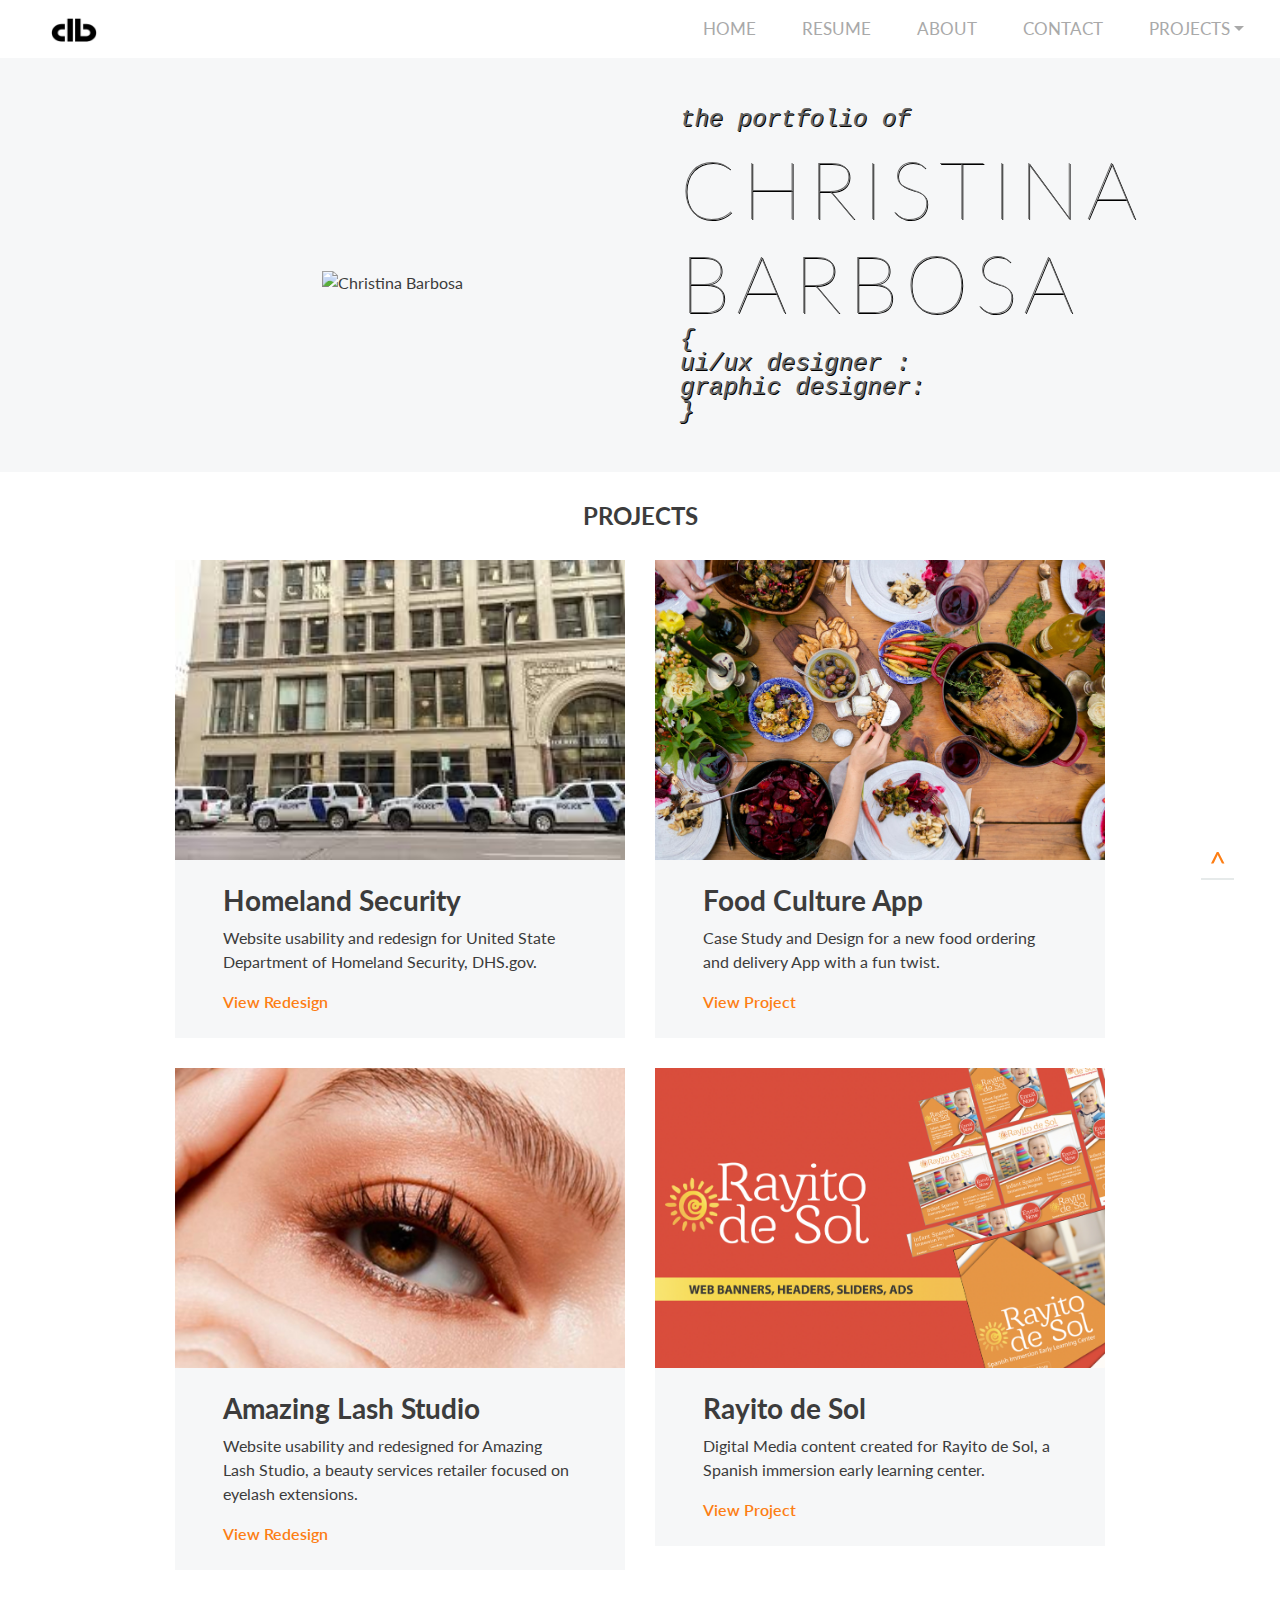
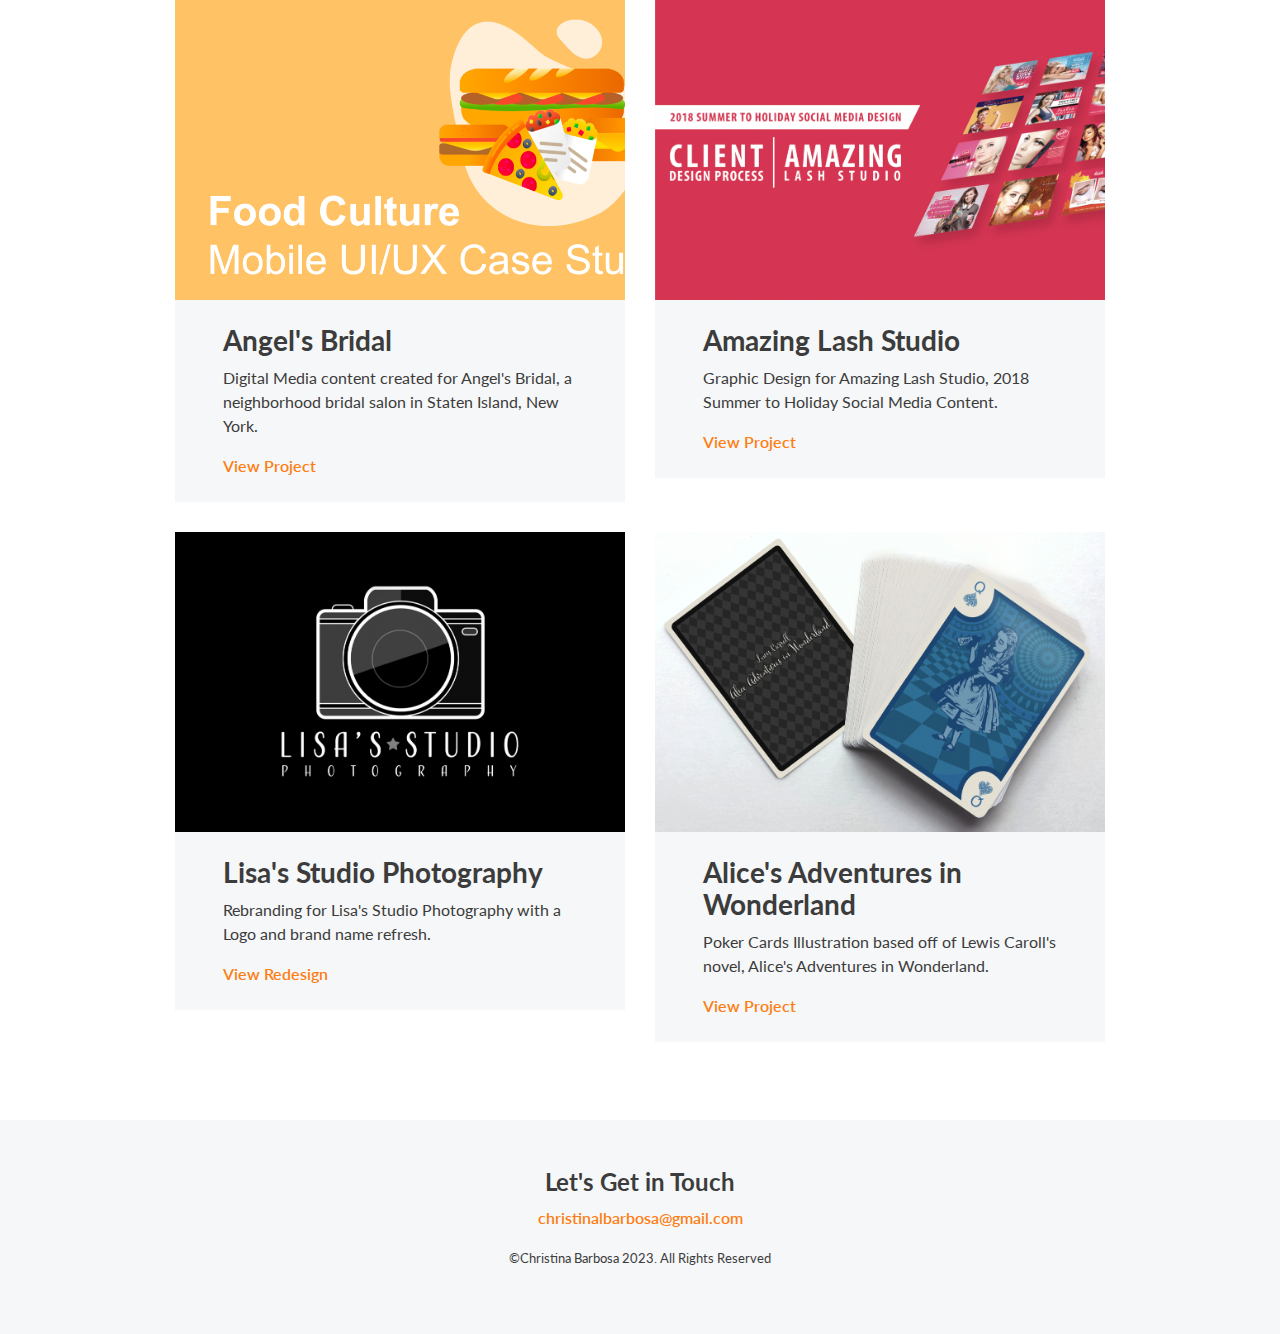
==== commit 72c81ea1: "Update index.html" ====
--- a/index.html
+++ b/index.html
@@ -119,7 +119,7 @@
             <!--Logo-->
             <div class="order-0 order-md-1 position-absolute main-logo">
                 <a class="mx-auto" href="index.html">
-                    <img src="img/Logo.png" class="nav-brand" alt="logo" height="30px" width="50px">
+			<img src="img/Logo2.png" class="nav-brand" alt="logo" height="24px" width="46px">
                 </a>
             </div>
             <!--End of Logo-->
--- a/css/index.css
+++ b/css/index.css
@@ -40,6 +40,28 @@
 	.navbar-light{
 		background-color: white !important;
 	}
+}
+
+.mobile-headline{
+  font-family: 'lato', sans-serif;
+  font-size: 5em;
+  letter-spacing: 7px;
+  line-height: 0.95em;
+  font-weight: 100;
+  color: #666;
+  text-align: left;
+  text-shadow: 1px 1px black;
+  padding-top: 10px;
+}
+
+.mobile-subhead{
+  font-family: 'courier', sans-serif;
+  font-size: 1.5em;
+  font-style: italic;
+  color: #666;
+  text-align: left;
+  line-height: 1em;
+  text-shadow: 1px 1px black;
 }
 
 #main-bar{
@@ -572,4 +594,4 @@
 .scroll-arrow:hover {
     transform: scale(1.2);
     transition: .3s ease-in-out;
-}+}
